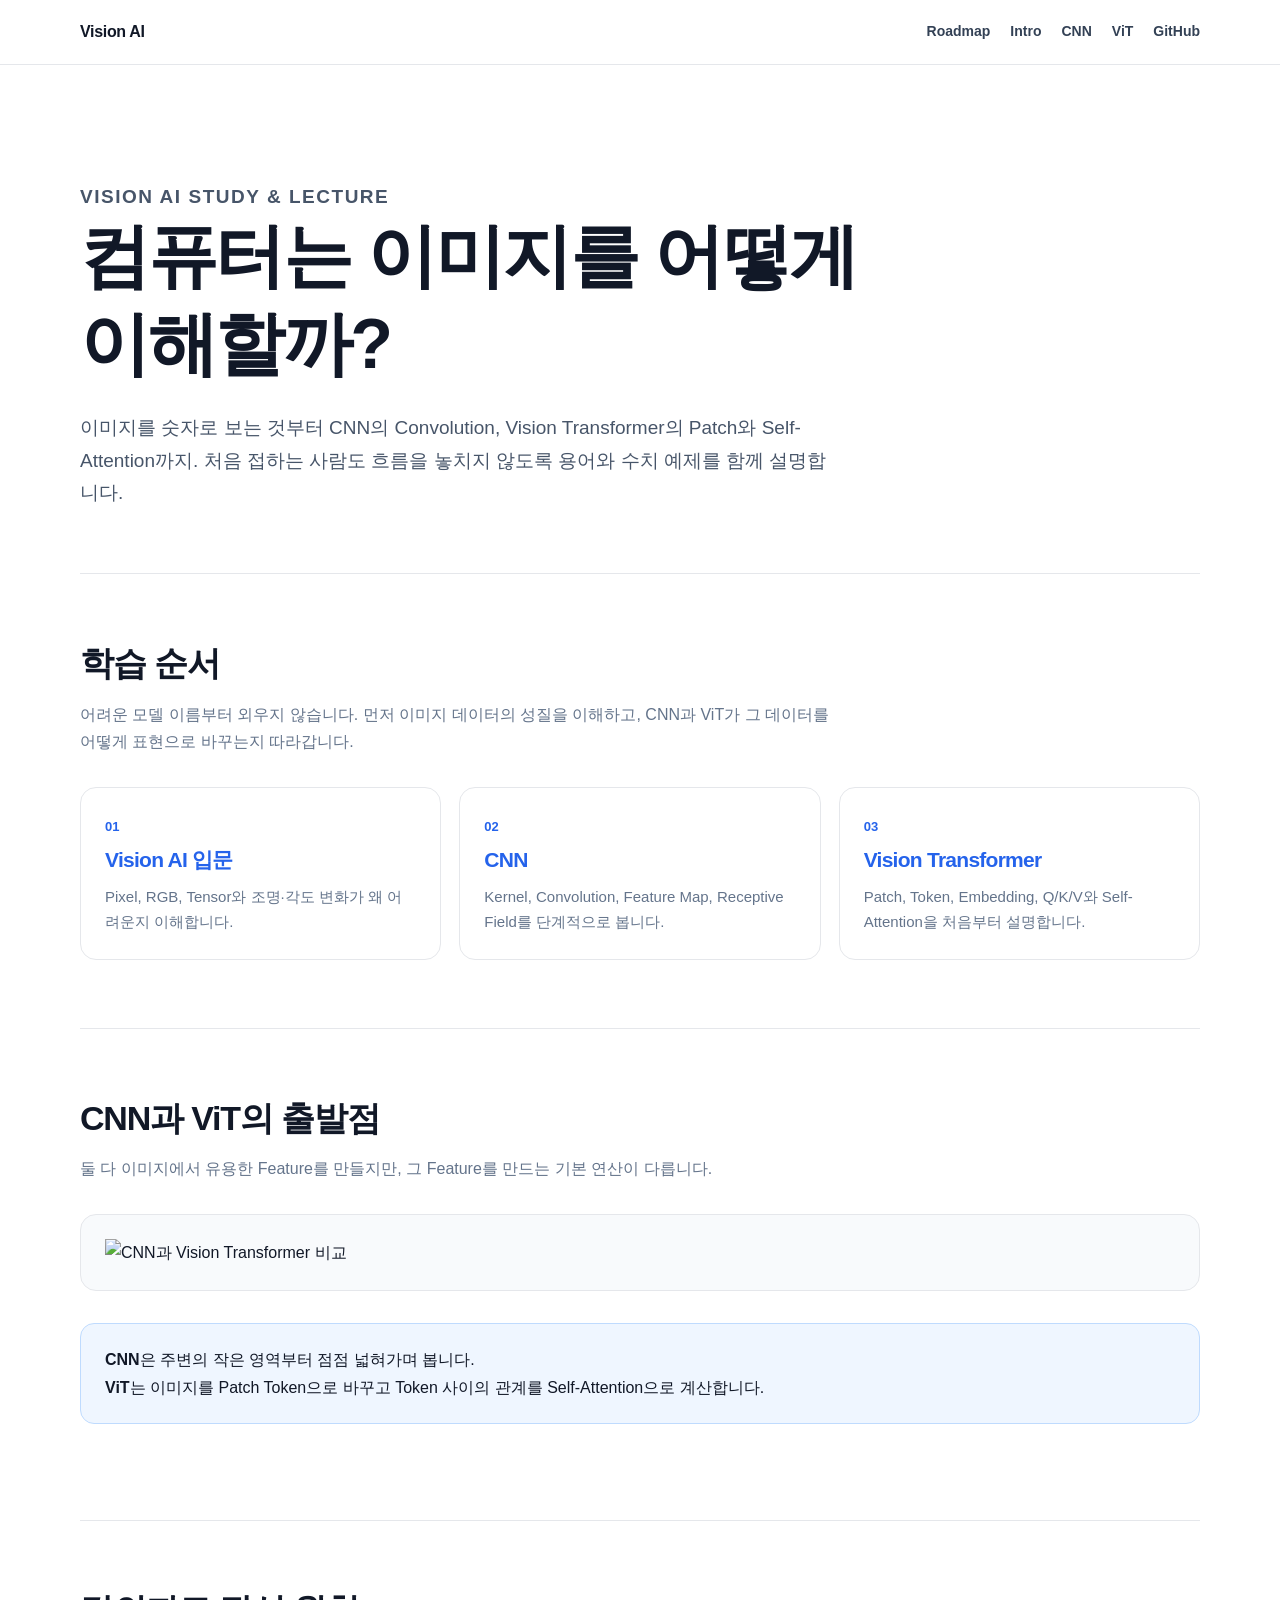
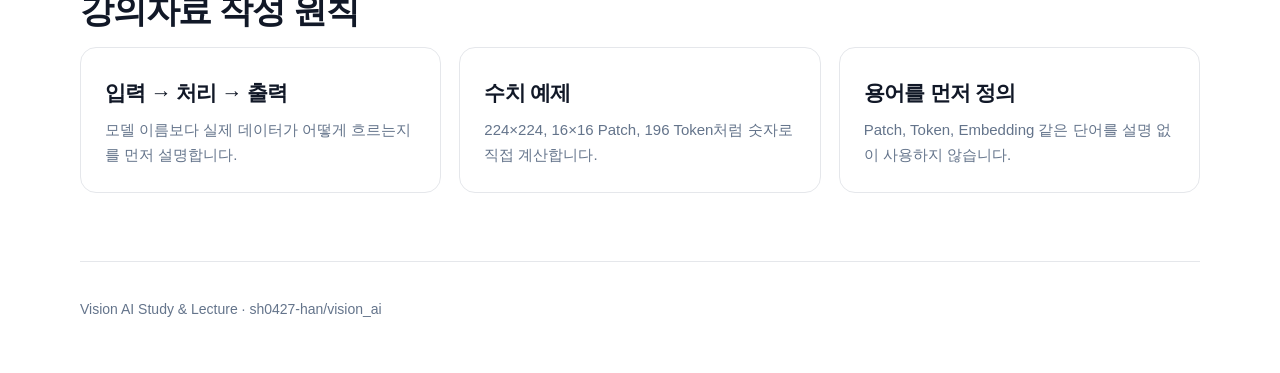
==== docs/index.html @ 64adf472 "web: add lecture site landing page" ====
<!doctype html>
<html lang="ko">
<head>
  <meta charset="utf-8">
  <meta name="viewport" content="width=device-width, initial-scale=1">
  <title>Vision AI Study & Lecture</title>
  <meta
    name="description"
    content="Vision AI를 처음부터 CNN, Vision Transformer까지 배우는 학습 및 강의 자료"
  >
  <link rel="stylesheet" href="style.css">
</head>
<body>
  <header class="site-header">
    <nav class="nav">
      <a class="brand" href="index.html">Vision AI</a>
      <div class="nav-links">
        <a href="#roadmap">Roadmap</a>
        <a href="intro.html">Intro</a>
        <a href="cnn.html">CNN</a>
        <a href="vit.html">ViT</a>
        <a href="https://github.com/sh0427-han/vision_ai">GitHub</a>
      </div>
    </nav>
  </header>

  <main>
    <section class="hero">
      <p class="eyebrow">Vision AI Study & Lecture</p>
      <h1>컴퓨터는 이미지를 어떻게 이해할까?</h1>
      <p>
        이미지를 숫자로 보는 것부터 CNN의 Convolution, Vision Transformer의
        Patch와 Self-Attention까지. 처음 접하는 사람도 흐름을 놓치지 않도록
        용어와 수치 예제를 함께 설명합니다.
      </p>
    </section>

    <section id="roadmap" class="section">
      <h2>학습 순서</h2>
      <p class="section-intro">
        어려운 모델 이름부터 외우지 않습니다. 먼저 이미지 데이터의 성질을
        이해하고, CNN과 ViT가 그 데이터를 어떻게 표현으로 바꾸는지 따라갑니다.
      </p>
      <div class="grid">
        <a class="card" href="intro.html">
          <span class="number">01</span>
          <h3>Vision AI 입문</h3>
          <p>Pixel, RGB, Tensor와 조명·각도 변화가 왜 어려운지 이해합니다.</p>
        </a>
        <a class="card" href="cnn.html">
          <span class="number">02</span>
          <h3>CNN</h3>
          <p>Kernel, Convolution, Feature Map, Receptive Field를 단계적으로 봅니다.</p>
        </a>
        <a class="card" href="vit.html">
          <span class="number">03</span>
          <h3>Vision Transformer</h3>
          <p>Patch, Token, Embedding, Q/K/V와 Self-Attention을 처음부터 설명합니다.</p>
        </a>
      </div>
    </section>

    <section class="section">
      <h2>CNN과 ViT의 출발점</h2>
      <p class="section-intro">
        둘 다 이미지에서 유용한 Feature를 만들지만, 그 Feature를 만드는 기본
        연산이 다릅니다.
      </p>
      <div class="figure">
        <img src="assets/cnn_vs_vit.svg" alt="CNN과 Vision Transformer 비교">
      </div>
      <div class="callout">
        <strong>CNN</strong>은 주변의 작은 영역부터 점점 넓혀가며 봅니다.
        <br>
        <strong>ViT</strong>는 이미지를 Patch Token으로 바꾸고 Token 사이의
        관계를 Self-Attention으로 계산합니다.
      </div>
    </section>

    <section class="section">
      <h2>강의자료 작성 원칙</h2>
      <div class="grid">
        <div class="card">
          <h3>입력 → 처리 → 출력</h3>
          <p>모델 이름보다 실제 데이터가 어떻게 흐르는지를 먼저 설명합니다.</p>
        </div>
        <div class="card">
          <h3>수치 예제</h3>
          <p>224×224, 16×16 Patch, 196 Token처럼 숫자로 직접 계산합니다.</p>
        </div>
        <div class="card">
          <h3>용어를 먼저 정의</h3>
          <p>Patch, Token, Embedding 같은 단어를 설명 없이 사용하지 않습니다.</p>
        </div>
      </div>
    </section>

    <footer class="footer">
      Vision AI Study & Lecture · sh0427-han/vision_ai
    </footer>
  </main>
</body>
</html>
---- docs/style.css ----
:root {
  color-scheme: light;
  --bg: #ffffff;
  --surface: #ffffff;
  --surface-soft: #f8fafc;
  --text: #111827;
  --muted: #64748b;
  --line: #e5e7eb;
  --accent: #2563eb;
  --accent-soft: #eff6ff;
  --max-width: 1120px;
}

* {
  box-sizing: border-box;
}

html {
  scroll-behavior: smooth;
}

body {
  margin: 0;
  background: var(--bg);
  color: var(--text);
  font-family:
    Inter, Pretendard, -apple-system, BlinkMacSystemFont, "Segoe UI",
    sans-serif;
  line-height: 1.7;
}

a {
  color: var(--accent);
  text-decoration: none;
}

a:hover {
  text-decoration: underline;
}

.site-header {
  position: sticky;
  top: 0;
  z-index: 20;
  background: rgba(255, 255, 255, 0.96);
  border-bottom: 1px solid var(--line);
  backdrop-filter: blur(10px);
}

.nav {
  width: min(var(--max-width), calc(100% - 40px));
  margin: 0 auto;
  min-height: 64px;
  display: flex;
  align-items: center;
  justify-content: space-between;
  gap: 24px;
}

.brand {
  font-weight: 800;
  color: var(--text);
  letter-spacing: -0.02em;
}

.nav-links {
  display: flex;
  gap: 20px;
  flex-wrap: wrap;
}

.nav-links a {
  color: #334155;
  font-size: 14px;
  font-weight: 600;
}

main {
  width: min(var(--max-width), calc(100% - 40px));
  margin: 0 auto;
}

.hero {
  padding: 92px 0 64px;
  border-bottom: 1px solid var(--line);
}

.eyebrow {
  margin: 0 0 14px;
  color: var(--accent);
  font-size: 14px;
  font-weight: 800;
  letter-spacing: 0.08em;
  text-transform: uppercase;
}

h1,
h2,
h3 {
  line-height: 1.25;
  letter-spacing: -0.035em;
}

h1 {
  max-width: 820px;
  margin: 0;
  font-size: clamp(42px, 6vw, 70px);
}

.hero p {
  max-width: 760px;
  margin: 24px 0 0;
  color: #475569;
  font-size: 19px;
}

.section {
  padding: 68px 0;
  border-bottom: 1px solid var(--line);
}

.section h2 {
  margin: 0 0 16px;
  font-size: 34px;
}

.section-intro {
  max-width: 760px;
  margin: 0 0 32px;
  color: var(--muted);
}

.grid {
  display: grid;
  grid-template-columns: repeat(3, minmax(0, 1fr));
  gap: 18px;
}

.card {
  padding: 24px;
  background: var(--surface);
  border: 1px solid var(--line);
  border-radius: 16px;
}

.card:hover {
  border-color: #cbd5e1;
}

.card .number {
  color: var(--accent);
  font-size: 13px;
  font-weight: 800;
}

.card h3 {
  margin: 8px 0 10px;
  font-size: 21px;
}

.card p {
  margin: 0;
  color: var(--muted);
  font-size: 15px;
}

.figure {
  margin: 32px 0;
  padding: 24px;
  background: var(--surface-soft);
  border: 1px solid var(--line);
  border-radius: 16px;
}

.figure img {
  width: 100%;
  height: auto;
  display: block;
}

.term {
  margin: 18px 0;
  padding: 18px 20px;
  border-left: 3px solid var(--accent);
  background: var(--accent-soft);
}

.term strong {
  display: block;
  margin-bottom: 4px;
}

.flow {
  overflow-x: auto;
  margin: 24px 0;
  padding: 22px;
  background: #f8fafc;
  border: 1px solid var(--line);
  border-radius: 14px;
  font-family: "SFMono-Regular", Consolas, monospace;
  white-space: pre;
  line-height: 1.55;
}

table {
  width: 100%;
  border-collapse: collapse;
  margin: 26px 0;
  font-size: 15px;
}

th,
td {
  padding: 13px 14px;
  border-bottom: 1px solid var(--line);
  text-align: left;
  vertical-align: top;
}

th {
  background: #f8fafc;
}

.callout {
  margin: 28px 0;
  padding: 22px 24px;
  border: 1px solid #bfdbfe;
  border-radius: 14px;
  background: #eff6ff;
}

.footer {
  padding: 36px 0 52px;
  color: var(--muted);
  font-size: 14px;
}

.article {
  width: min(860px, 100%);
  padding: 68px 0;
}

.article h1 {
  font-size: clamp(38px, 5vw, 58px);
}

.article h2 {
  margin-top: 54px;
  font-size: 30px;
}

.article h3 {
  margin-top: 34px;
  font-size: 22px;
}

.article p,
.article li {
  font-size: 17px;
}

.article code {
  padding: 2px 6px;
  background: #f1f5f9;
  border-radius: 5px;
}

@media (max-width: 820px) {
  .grid {
    grid-template-columns: 1fr;
  }

  .nav {
    align-items: flex-start;
    flex-direction: column;
    padding: 14px 0;
  }

  .hero {
    padding-top: 56px;
  }
}
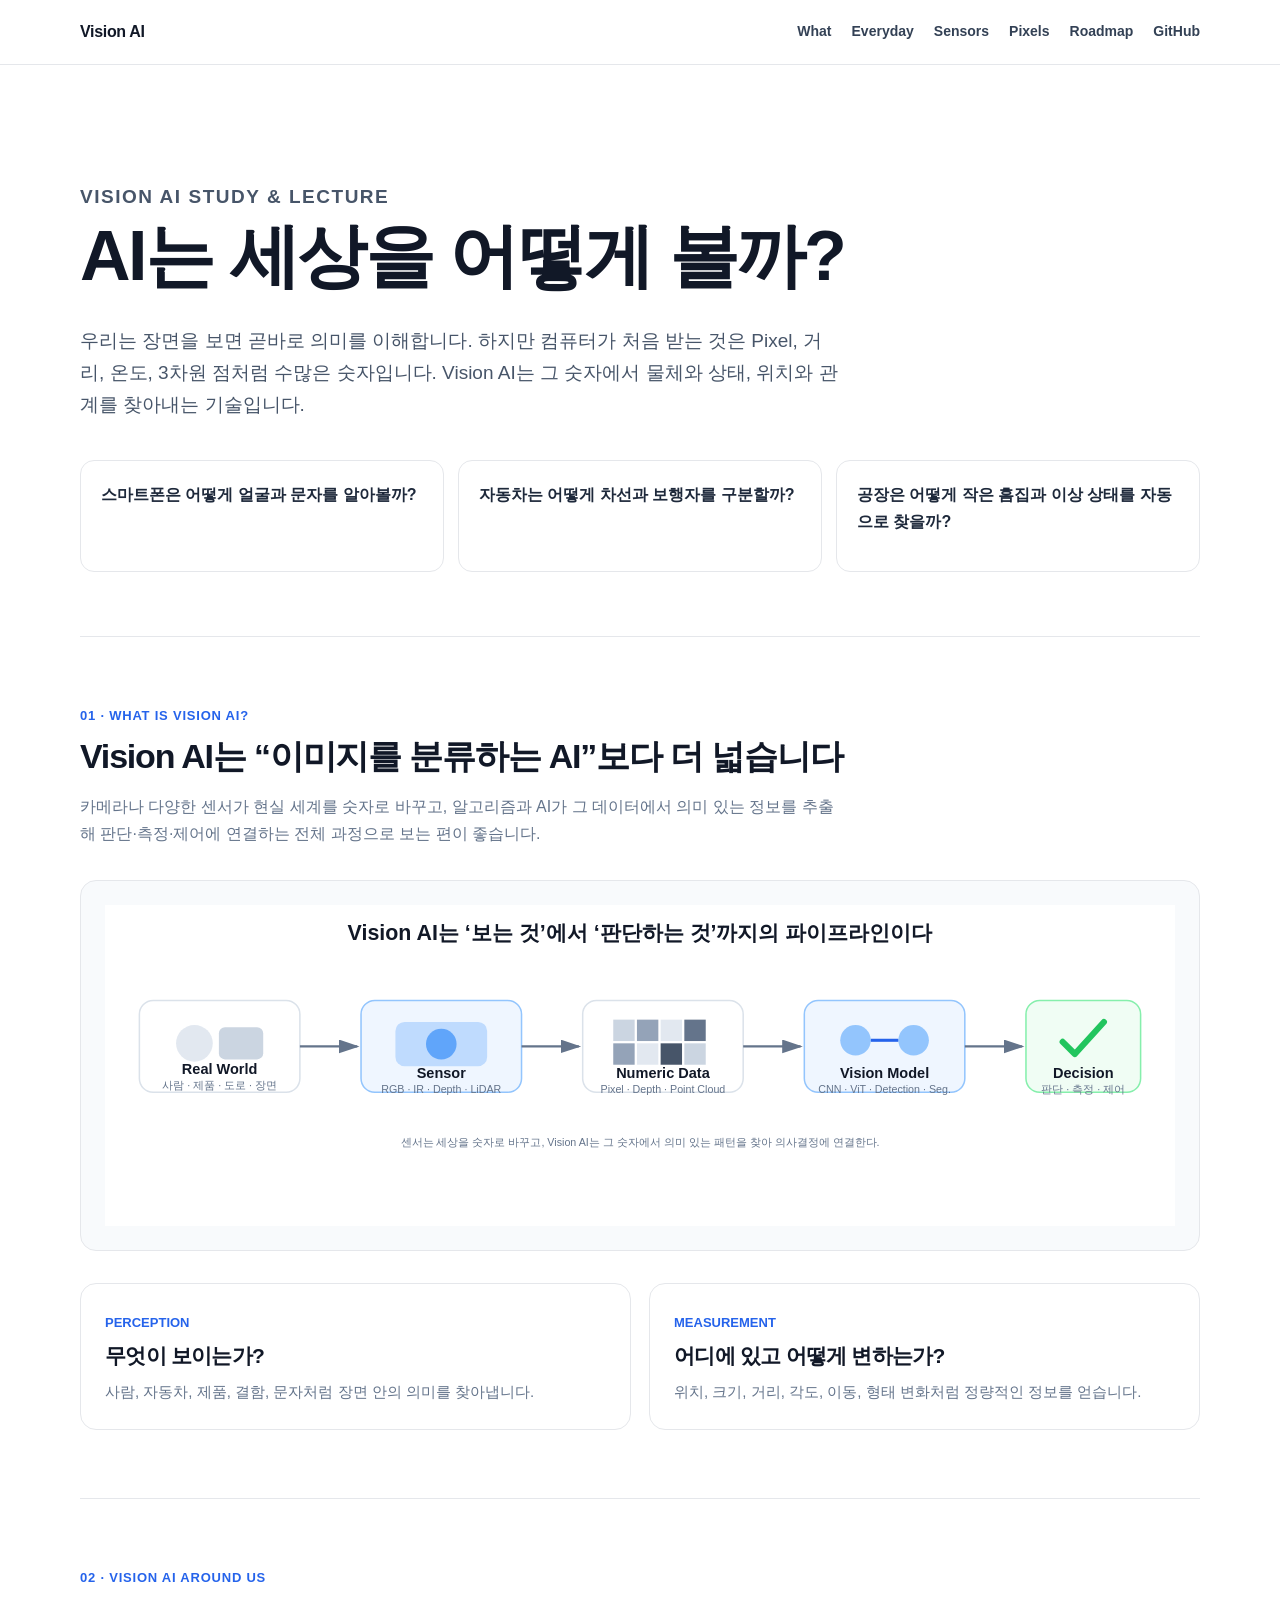
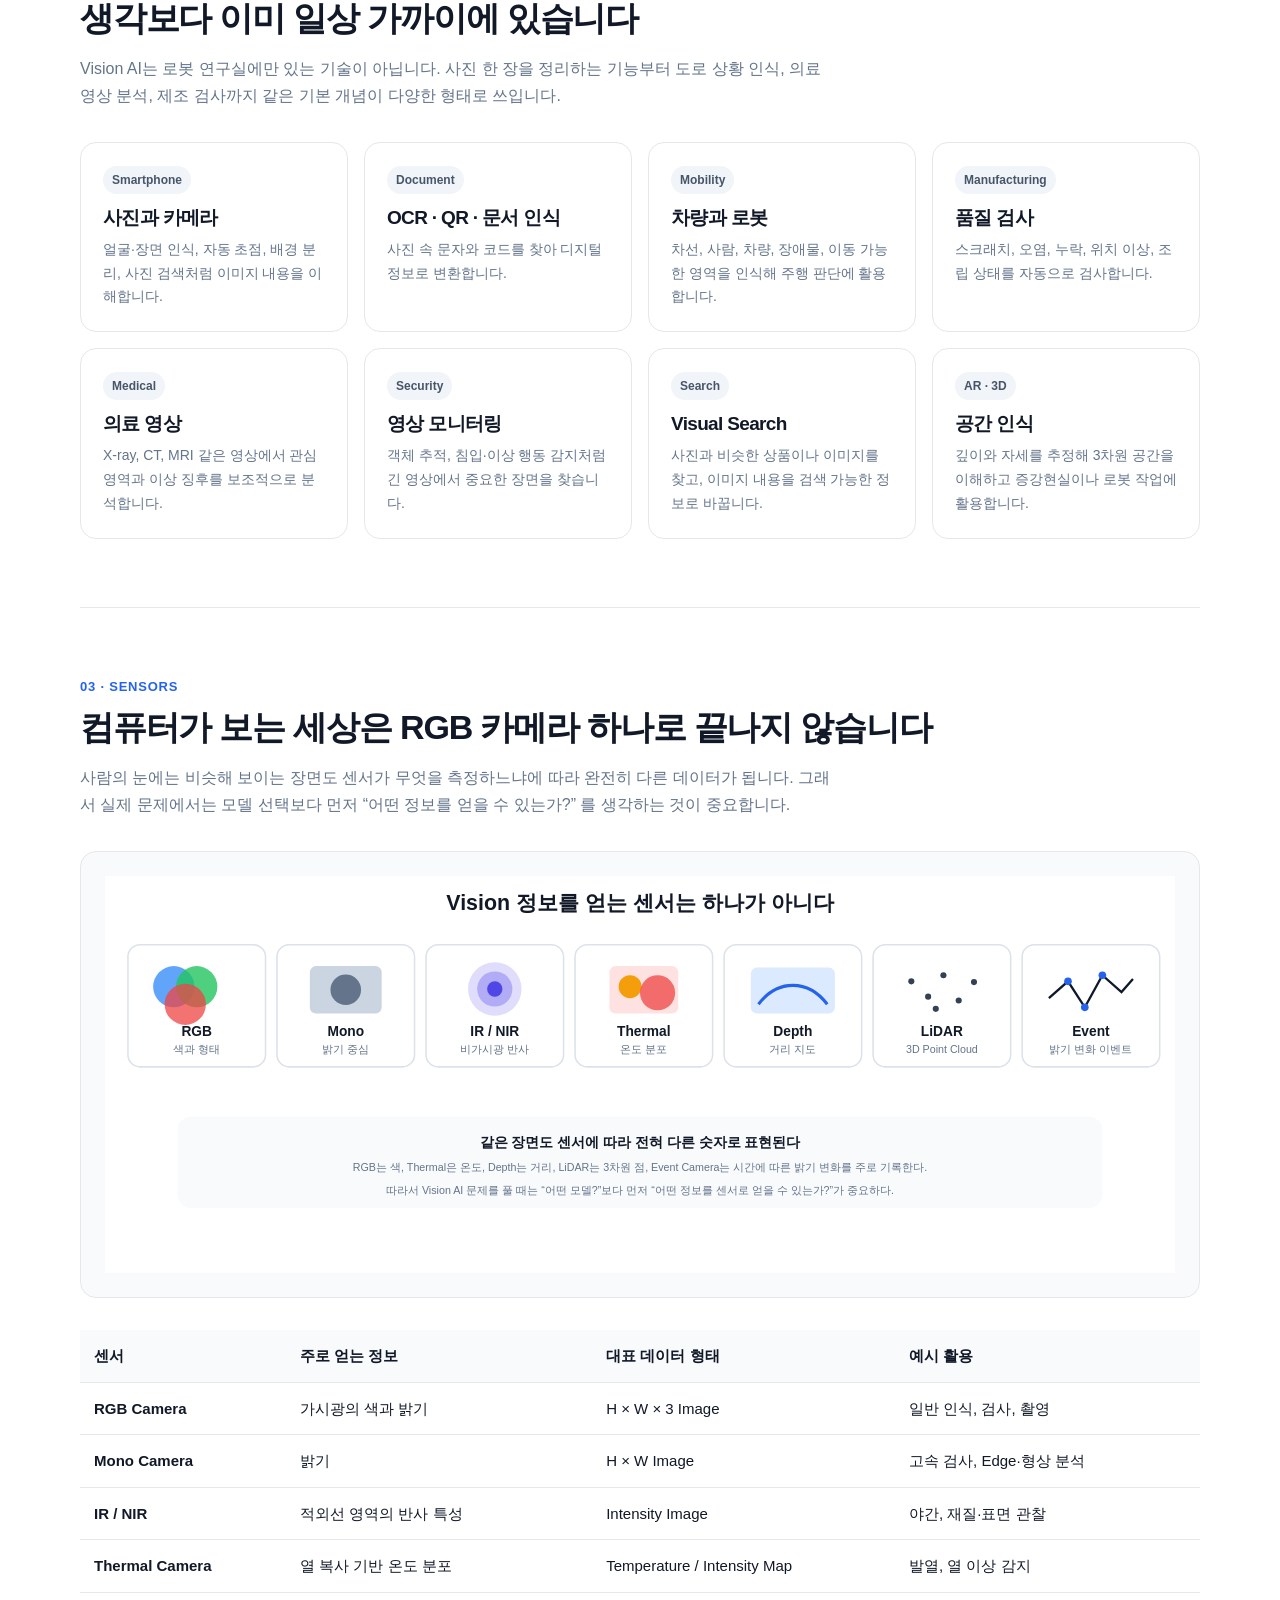
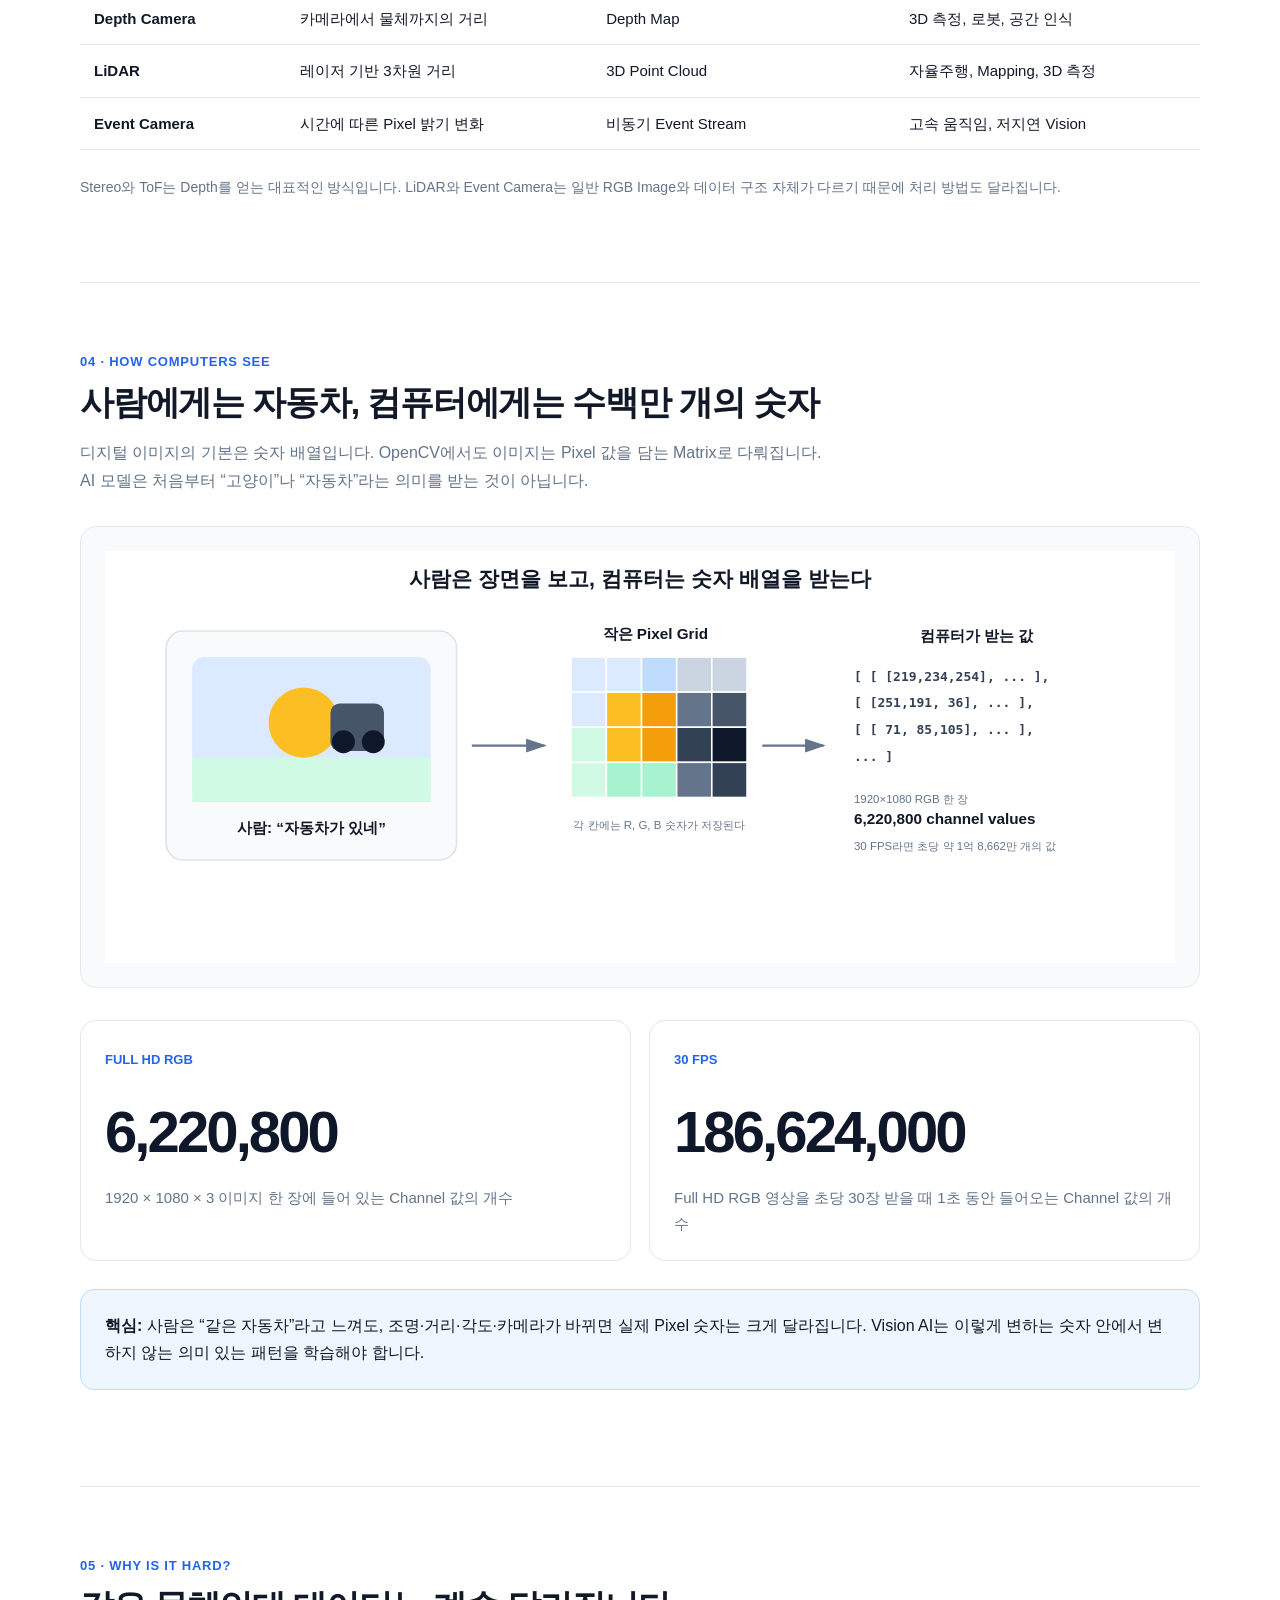
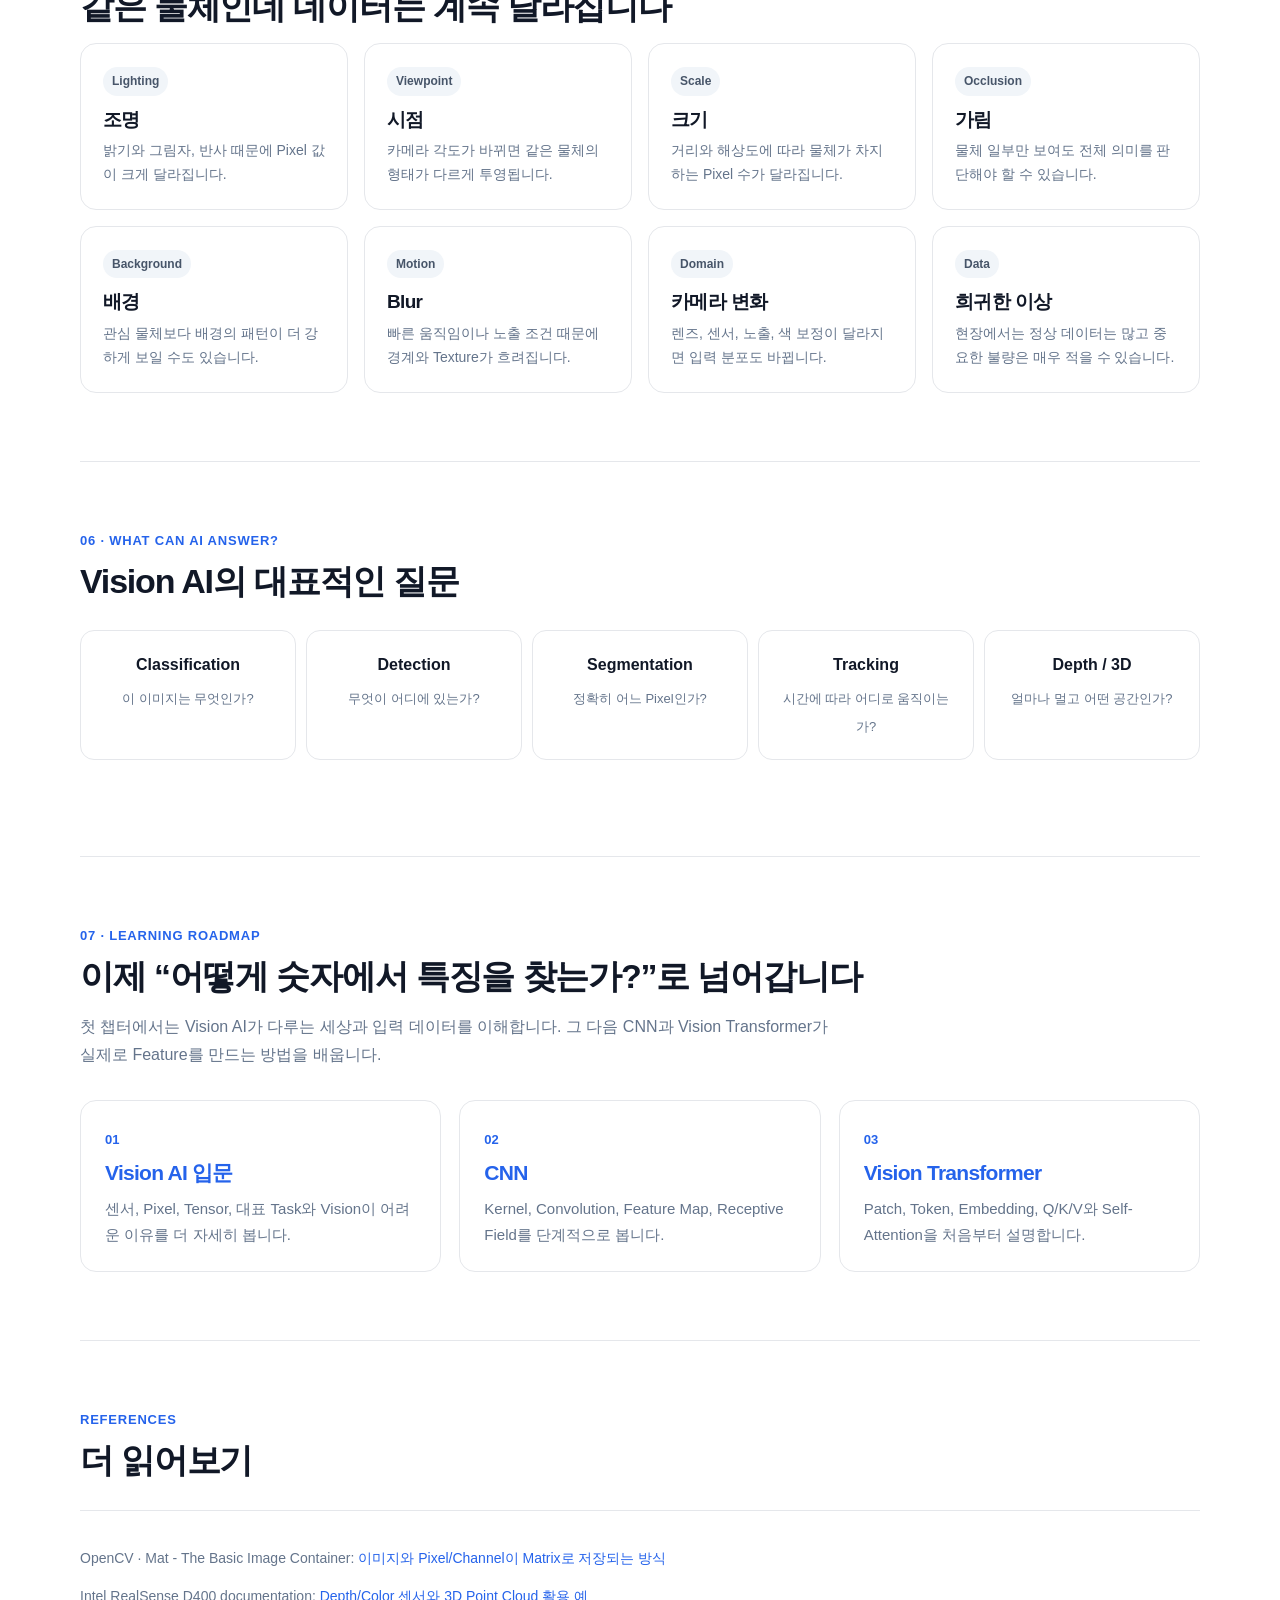
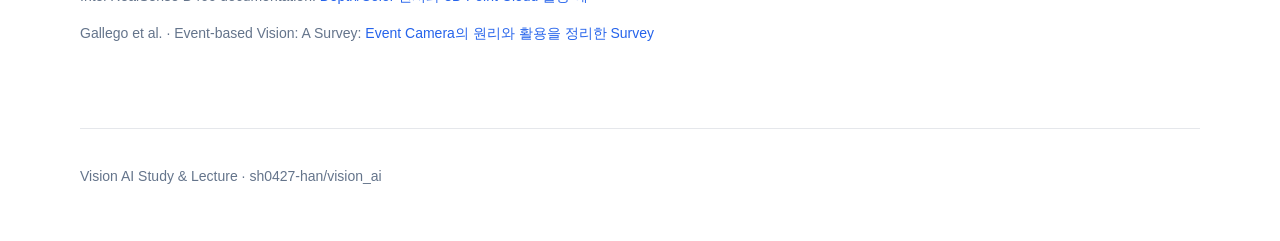
==== commit 4d75ac24: "web: expand homepage with engaging Vision AI introduction" ====
--- a/docs/index.html
+++ b/docs/index.html
@@ -6,7 +6,7 @@
   <title>Vision AI Study & Lecture</title>
   <meta
     name="description"
-    content="Vision AI를 처음부터 CNN, Vision Transformer까지 배우는 학습 및 강의 자료"
+    content="Vision AI가 무엇인지부터 센서, Pixel, CNN, Vision Transformer까지 배우는 학습 및 강의 자료"
   >
   <link rel="stylesheet" href="style.css">
 </head>
@@ -15,10 +15,11 @@
     <nav class="nav">
       <a class="brand" href="index.html">Vision AI</a>
       <div class="nav-links">
+        <a href="#what">What</a>
+        <a href="#daily">Everyday</a>
+        <a href="#sensors">Sensors</a>
+        <a href="#numbers">Pixels</a>
         <a href="#roadmap">Roadmap</a>
-        <a href="intro.html">Intro</a>
-        <a href="cnn.html">CNN</a>
-        <a href="vit.html">ViT</a>
         <a href="https://github.com/sh0427-han/vision_ai">GitHub</a>
       </div>
     </nav>
@@ -27,25 +28,249 @@
   <main>
     <section class="hero">
       <p class="eyebrow">Vision AI Study & Lecture</p>
-      <h1>컴퓨터는 이미지를 어떻게 이해할까?</h1>
+      <h1>AI는 세상을 어떻게 볼까?</h1>
       <p>
-        이미지를 숫자로 보는 것부터 CNN의 Convolution, Vision Transformer의
-        Patch와 Self-Attention까지. 처음 접하는 사람도 흐름을 놓치지 않도록
-        용어와 수치 예제를 함께 설명합니다.
-      </p>
+        우리는 장면을 보면 곧바로 의미를 이해합니다. 하지만 컴퓨터가 처음 받는 것은
+        Pixel, 거리, 온도, 3차원 점처럼 수많은 숫자입니다. Vision AI는 그 숫자에서
+        물체와 상태, 위치와 관계를 찾아내는 기술입니다.
+      </p>
+
+      <div class="hero-questions">
+        <div class="question">스마트폰은 어떻게 얼굴과 문자를 알아볼까?</div>
+        <div class="question">자동차는 어떻게 차선과 보행자를 구분할까?</div>
+        <div class="question">공장은 어떻게 작은 흠집과 이상 상태를 자동으로 찾을까?</div>
+      </div>
+    </section>
+
+    <section id="what" class="section">
+      <p class="section-kicker">01 · What is Vision AI?</p>
+      <h2>Vision AI는 “이미지를 분류하는 AI”보다 더 넓습니다</h2>
+      <p class="section-intro">
+        카메라나 다양한 센서가 현실 세계를 숫자로 바꾸고, 알고리즘과 AI가 그 데이터에서
+        의미 있는 정보를 추출해 판단·측정·제어에 연결하는 전체 과정으로 보는 편이 좋습니다.
+      </p>
+
+      <div class="figure">
+        <img
+          src="assets/vision_ai_pipeline.svg"
+          alt="현실 세계에서 센서, 숫자 데이터, Vision Model, 의사결정으로 이어지는 흐름"
+        >
+      </div>
+
+      <div class="grid-2">
+        <div class="card">
+          <span class="number">PERCEPTION</span>
+          <h3>무엇이 보이는가?</h3>
+          <p>사람, 자동차, 제품, 결함, 문자처럼 장면 안의 의미를 찾아냅니다.</p>
+        </div>
+        <div class="card">
+          <span class="number">MEASUREMENT</span>
+          <h3>어디에 있고 어떻게 변하는가?</h3>
+          <p>위치, 크기, 거리, 각도, 이동, 형태 변화처럼 정량적인 정보를 얻습니다.</p>
+        </div>
+      </div>
+    </section>
+
+    <section id="daily" class="section">
+      <p class="section-kicker">02 · Vision AI Around Us</p>
+      <h2>생각보다 이미 일상 가까이에 있습니다</h2>
+      <p class="section-intro">
+        Vision AI는 로봇 연구실에만 있는 기술이 아닙니다. 사진 한 장을 정리하는 기능부터
+        도로 상황 인식, 의료 영상 분석, 제조 검사까지 같은 기본 개념이 다양한 형태로 쓰입니다.
+      </p>
+
+      <div class="grid-4">
+        <div class="use-card">
+          <span class="tag">Smartphone</span>
+          <h3>사진과 카메라</h3>
+          <p>얼굴·장면 인식, 자동 초점, 배경 분리, 사진 검색처럼 이미지 내용을 이해합니다.</p>
+        </div>
+        <div class="use-card">
+          <span class="tag">Document</span>
+          <h3>OCR · QR · 문서 인식</h3>
+          <p>사진 속 문자와 코드를 찾아 디지털 정보로 변환합니다.</p>
+        </div>
+        <div class="use-card">
+          <span class="tag">Mobility</span>
+          <h3>차량과 로봇</h3>
+          <p>차선, 사람, 차량, 장애물, 이동 가능한 영역을 인식해 주행 판단에 활용합니다.</p>
+        </div>
+        <div class="use-card">
+          <span class="tag">Manufacturing</span>
+          <h3>품질 검사</h3>
+          <p>스크래치, 오염, 누락, 위치 이상, 조립 상태를 자동으로 검사합니다.</p>
+        </div>
+        <div class="use-card">
+          <span class="tag">Medical</span>
+          <h3>의료 영상</h3>
+          <p>X-ray, CT, MRI 같은 영상에서 관심 영역과 이상 징후를 보조적으로 분석합니다.</p>
+        </div>
+        <div class="use-card">
+          <span class="tag">Security</span>
+          <h3>영상 모니터링</h3>
+          <p>객체 추적, 침입·이상 행동 감지처럼 긴 영상에서 중요한 장면을 찾습니다.</p>
+        </div>
+        <div class="use-card">
+          <span class="tag">Search</span>
+          <h3>Visual Search</h3>
+          <p>사진과 비슷한 상품이나 이미지를 찾고, 이미지 내용을 검색 가능한 정보로 바꿉니다.</p>
+        </div>
+        <div class="use-card">
+          <span class="tag">AR · 3D</span>
+          <h3>공간 인식</h3>
+          <p>깊이와 자세를 추정해 3차원 공간을 이해하고 증강현실이나 로봇 작업에 활용합니다.</p>
+        </div>
+      </div>
+    </section>
+
+    <section id="sensors" class="section">
+      <p class="section-kicker">03 · Sensors</p>
+      <h2>컴퓨터가 보는 세상은 RGB 카메라 하나로 끝나지 않습니다</h2>
+      <p class="section-intro">
+        사람의 눈에는 비슷해 보이는 장면도 센서가 무엇을 측정하느냐에 따라 완전히 다른
+        데이터가 됩니다. 그래서 실제 문제에서는 모델 선택보다 먼저 “어떤 정보를 얻을 수 있는가?”
+        를 생각하는 것이 중요합니다.
+      </p>
+
+      <div class="figure">
+        <img src="assets/sensor_overview.svg" alt="RGB, Mono, IR, Thermal, Depth, LiDAR, Event sensor 비교">
+      </div>
+
+      <table class="sensor-table">
+        <thead>
+          <tr>
+            <th>센서</th>
+            <th>주로 얻는 정보</th>
+            <th>대표 데이터 형태</th>
+            <th>예시 활용</th>
+          </tr>
+        </thead>
+        <tbody>
+          <tr>
+            <td>RGB Camera</td>
+            <td>가시광의 색과 밝기</td>
+            <td>H × W × 3 Image</td>
+            <td>일반 인식, 검사, 촬영</td>
+          </tr>
+          <tr>
+            <td>Mono Camera</td>
+            <td>밝기</td>
+            <td>H × W Image</td>
+            <td>고속 검사, Edge·형상 분석</td>
+          </tr>
+          <tr>
+            <td>IR / NIR</td>
+            <td>적외선 영역의 반사 특성</td>
+            <td>Intensity Image</td>
+            <td>야간, 재질·표면 관찰</td>
+          </tr>
+          <tr>
+            <td>Thermal Camera</td>
+            <td>열 복사 기반 온도 분포</td>
+            <td>Temperature / Intensity Map</td>
+            <td>발열, 열 이상 감지</td>
+          </tr>
+          <tr>
+            <td>Depth Camera</td>
+            <td>카메라에서 물체까지의 거리</td>
+            <td>Depth Map</td>
+            <td>3D 측정, 로봇, 공간 인식</td>
+          </tr>
+          <tr>
+            <td>LiDAR</td>
+            <td>레이저 기반 3차원 거리</td>
+            <td>3D Point Cloud</td>
+            <td>자율주행, Mapping, 3D 측정</td>
+          </tr>
+          <tr>
+            <td>Event Camera</td>
+            <td>시간에 따른 Pixel 밝기 변화</td>
+            <td>비동기 Event Stream</td>
+            <td>고속 움직임, 저지연 Vision</td>
+          </tr>
+        </tbody>
+      </table>
+
+      <p class="note">
+        Stereo와 ToF는 Depth를 얻는 대표적인 방식입니다. LiDAR와 Event Camera는 일반 RGB Image와
+        데이터 구조 자체가 다르기 때문에 처리 방법도 달라집니다.
+      </p>
+    </section>
+
+    <section id="numbers" class="section">
+      <p class="section-kicker">04 · How Computers See</p>
+      <h2>사람에게는 자동차, 컴퓨터에게는 수백만 개의 숫자</h2>
+      <p class="section-intro">
+        디지털 이미지의 기본은 숫자 배열입니다. OpenCV에서도 이미지는 Pixel 값을 담는 Matrix로
+        다뤄집니다. AI 모델은 처음부터 “고양이”나 “자동차”라는 의미를 받는 것이 아닙니다.
+      </p>
+
+      <div class="figure">
+        <img src="assets/image_as_numbers.svg" alt="사람이 보는 이미지와 컴퓨터가 받는 Pixel 숫자 배열 비교">
+      </div>
+
+      <div class="grid-2">
+        <div class="card">
+          <span class="number">FULL HD RGB</span>
+          <div class="big-number">6,220,800</div>
+          <p>1920 × 1080 × 3 이미지 한 장에 들어 있는 Channel 값의 개수</p>
+        </div>
+        <div class="card">
+          <span class="number">30 FPS</span>
+          <div class="big-number">186,624,000</div>
+          <p>Full HD RGB 영상을 초당 30장 받을 때 1초 동안 들어오는 Channel 값의 개수</p>
+        </div>
+      </div>
+
+      <div class="callout">
+        <strong>핵심:</strong> 사람은 “같은 자동차”라고 느껴도, 조명·거리·각도·카메라가 바뀌면
+        실제 Pixel 숫자는 크게 달라집니다. Vision AI는 이렇게 변하는 숫자 안에서 변하지 않는
+        의미 있는 패턴을 학습해야 합니다.
+      </div>
+    </section>
+
+    <section class="section">
+      <p class="section-kicker">05 · Why Is It Hard?</p>
+      <h2>같은 물체인데 데이터는 계속 달라집니다</h2>
+
+      <div class="grid-4">
+        <div class="use-card"><span class="tag">Lighting</span><h3>조명</h3><p>밝기와 그림자, 반사 때문에 Pixel 값이 크게 달라집니다.</p></div>
+        <div class="use-card"><span class="tag">Viewpoint</span><h3>시점</h3><p>카메라 각도가 바뀌면 같은 물체의 형태가 다르게 투영됩니다.</p></div>
+        <div class="use-card"><span class="tag">Scale</span><h3>크기</h3><p>거리와 해상도에 따라 물체가 차지하는 Pixel 수가 달라집니다.</p></div>
+        <div class="use-card"><span class="tag">Occlusion</span><h3>가림</h3><p>물체 일부만 보여도 전체 의미를 판단해야 할 수 있습니다.</p></div>
+        <div class="use-card"><span class="tag">Background</span><h3>배경</h3><p>관심 물체보다 배경의 패턴이 더 강하게 보일 수도 있습니다.</p></div>
+        <div class="use-card"><span class="tag">Motion</span><h3>Blur</h3><p>빠른 움직임이나 노출 조건 때문에 경계와 Texture가 흐려집니다.</p></div>
+        <div class="use-card"><span class="tag">Domain</span><h3>카메라 변화</h3><p>렌즈, 센서, 노출, 색 보정이 달라지면 입력 분포도 바뀝니다.</p></div>
+        <div class="use-card"><span class="tag">Data</span><h3>희귀한 이상</h3><p>현장에서는 정상 데이터는 많고 중요한 불량은 매우 적을 수 있습니다.</p></div>
+      </div>
+    </section>
+
+    <section class="section">
+      <p class="section-kicker">06 · What Can AI Answer?</p>
+      <h2>Vision AI의 대표적인 질문</h2>
+
+      <div class="steps">
+        <div class="step"><strong>Classification</strong><span>이 이미지는 무엇인가?</span></div>
+        <div class="step"><strong>Detection</strong><span>무엇이 어디에 있는가?</span></div>
+        <div class="step"><strong>Segmentation</strong><span>정확히 어느 Pixel인가?</span></div>
+        <div class="step"><strong>Tracking</strong><span>시간에 따라 어디로 움직이는가?</span></div>
+        <div class="step"><strong>Depth / 3D</strong><span>얼마나 멀고 어떤 공간인가?</span></div>
+      </div>
     </section>
 
     <section id="roadmap" class="section">
-      <h2>학습 순서</h2>
-      <p class="section-intro">
-        어려운 모델 이름부터 외우지 않습니다. 먼저 이미지 데이터의 성질을
-        이해하고, CNN과 ViT가 그 데이터를 어떻게 표현으로 바꾸는지 따라갑니다.
-      </p>
+      <p class="section-kicker">07 · Learning Roadmap</p>
+      <h2>이제 “어떻게 숫자에서 특징을 찾는가?”로 넘어갑니다</h2>
+      <p class="section-intro">
+        첫 챕터에서는 Vision AI가 다루는 세상과 입력 데이터를 이해합니다.
+        그 다음 CNN과 Vision Transformer가 실제로 Feature를 만드는 방법을 배웁니다.
+      </p>
+
       <div class="grid">
         <a class="card" href="intro.html">
           <span class="number">01</span>
           <h3>Vision AI 입문</h3>
-          <p>Pixel, RGB, Tensor와 조명·각도 변화가 왜 어려운지 이해합니다.</p>
+          <p>센서, Pixel, Tensor, 대표 Task와 Vision이 어려운 이유를 더 자세히 봅니다.</p>
         </a>
         <a class="card" href="cnn.html">
           <span class="number">02</span>
@@ -61,37 +286,27 @@
     </section>
 
     <section class="section">
-      <h2>CNN과 ViT의 출발점</h2>
-      <p class="section-intro">
-        둘 다 이미지에서 유용한 Feature를 만들지만, 그 Feature를 만드는 기본
-        연산이 다릅니다.
-      </p>
-      <div class="figure">
-        <img src="assets/cnn_vs_vit.svg" alt="CNN과 Vision Transformer 비교">
-      </div>
-      <div class="callout">
-        <strong>CNN</strong>은 주변의 작은 영역부터 점점 넓혀가며 봅니다.
-        <br>
-        <strong>ViT</strong>는 이미지를 Patch Token으로 바꾸고 Token 사이의
-        관계를 Self-Attention으로 계산합니다.
-      </div>
-    </section>
-
-    <section class="section">
-      <h2>강의자료 작성 원칙</h2>
-      <div class="grid">
-        <div class="card">
-          <h3>입력 → 처리 → 출력</h3>
-          <p>모델 이름보다 실제 데이터가 어떻게 흐르는지를 먼저 설명합니다.</p>
-        </div>
-        <div class="card">
-          <h3>수치 예제</h3>
-          <p>224×224, 16×16 Patch, 196 Token처럼 숫자로 직접 계산합니다.</p>
-        </div>
-        <div class="card">
-          <h3>용어를 먼저 정의</h3>
-          <p>Patch, Token, Embedding 같은 단어를 설명 없이 사용하지 않습니다.</p>
-        </div>
+      <p class="section-kicker">References</p>
+      <h2>더 읽어보기</h2>
+      <div class="references">
+        <p>
+          OpenCV · Mat - The Basic Image Container:
+          <a href="https://docs.opencv.org/4.10.0/d6/d6d/tutorial_mat_the_basic_image_container.html">
+            이미지와 Pixel/Channel이 Matrix로 저장되는 방식
+          </a>
+        </p>
+        <p>
+          Intel RealSense D400 documentation:
+          <a href="https://dev.intelrealsense.com/docs/multiple-depth-cameras-configuration%C2%A0">
+            Depth/Color 센서와 3D Point Cloud 활용 예
+          </a>
+        </p>
+        <p>
+          Gallego et al. · Event-based Vision: A Survey:
+          <a href="https://arxiv.org/abs/1904.08405">
+            Event Camera의 원리와 활용을 정리한 Survey
+          </a>
+        </p>
       </div>
     </section>
 
--- a/docs/style.css
+++ b/docs/style.css
@@ -280,3 +280,149 @@
     padding-top: 56px;
   }
 }
+
+
+.hero-questions {
+  display: grid;
+  grid-template-columns: repeat(3, minmax(0, 1fr));
+  gap: 14px;
+  margin-top: 38px;
+}
+
+.question {
+  min-height: 112px;
+  padding: 20px;
+  border: 1px solid var(--line);
+  border-radius: 14px;
+  background: #ffffff;
+  color: #1e293b;
+  font-size: 16px;
+  font-weight: 700;
+}
+
+.section-kicker {
+  margin: 0 0 8px;
+  color: var(--accent);
+  font-size: 13px;
+  font-weight: 800;
+  letter-spacing: 0.06em;
+  text-transform: uppercase;
+}
+
+.grid-2 {
+  display: grid;
+  grid-template-columns: repeat(2, minmax(0, 1fr));
+  gap: 18px;
+}
+
+.grid-4 {
+  display: grid;
+  grid-template-columns: repeat(4, minmax(0, 1fr));
+  gap: 16px;
+}
+
+.use-card {
+  padding: 22px;
+  border: 1px solid var(--line);
+  border-radius: 16px;
+  background: #ffffff;
+}
+
+.use-card .tag {
+  display: inline-block;
+  margin-bottom: 12px;
+  padding: 4px 9px;
+  border-radius: 999px;
+  background: #f1f5f9;
+  color: #475569;
+  font-size: 12px;
+  font-weight: 700;
+}
+
+.use-card h3 {
+  margin: 0 0 8px;
+  font-size: 19px;
+}
+
+.use-card p {
+  margin: 0;
+  color: var(--muted);
+  font-size: 14px;
+}
+
+.big-number {
+  margin: 10px 0 4px;
+  color: #0f172a;
+  font-size: clamp(34px, 5vw, 58px);
+  font-weight: 800;
+  letter-spacing: -0.05em;
+}
+
+.metric-note {
+  color: var(--muted);
+  font-size: 14px;
+}
+
+.sensor-table td:first-child {
+  min-width: 130px;
+  font-weight: 700;
+}
+
+.steps {
+  display: grid;
+  grid-template-columns: repeat(5, minmax(0, 1fr));
+  gap: 10px;
+  margin: 28px 0;
+}
+
+.step {
+  position: relative;
+  padding: 20px 16px;
+  border: 1px solid var(--line);
+  border-radius: 14px;
+  background: #ffffff;
+  text-align: center;
+}
+
+.step strong {
+  display: block;
+  margin-bottom: 6px;
+}
+
+.step span {
+  color: var(--muted);
+  font-size: 13px;
+}
+
+.note {
+  color: var(--muted);
+  font-size: 14px;
+}
+
+.references {
+  margin-top: 28px;
+  padding-top: 22px;
+  border-top: 1px solid var(--line);
+  color: var(--muted);
+  font-size: 14px;
+}
+
+@media (max-width: 900px) {
+  .hero-questions,
+  .grid-4,
+  .steps {
+    grid-template-columns: 1fr 1fr;
+  }
+
+  .grid-2 {
+    grid-template-columns: 1fr;
+  }
+}
+
+@media (max-width: 620px) {
+  .hero-questions,
+  .grid-4,
+  .steps {
+    grid-template-columns: 1fr;
+  }
+}
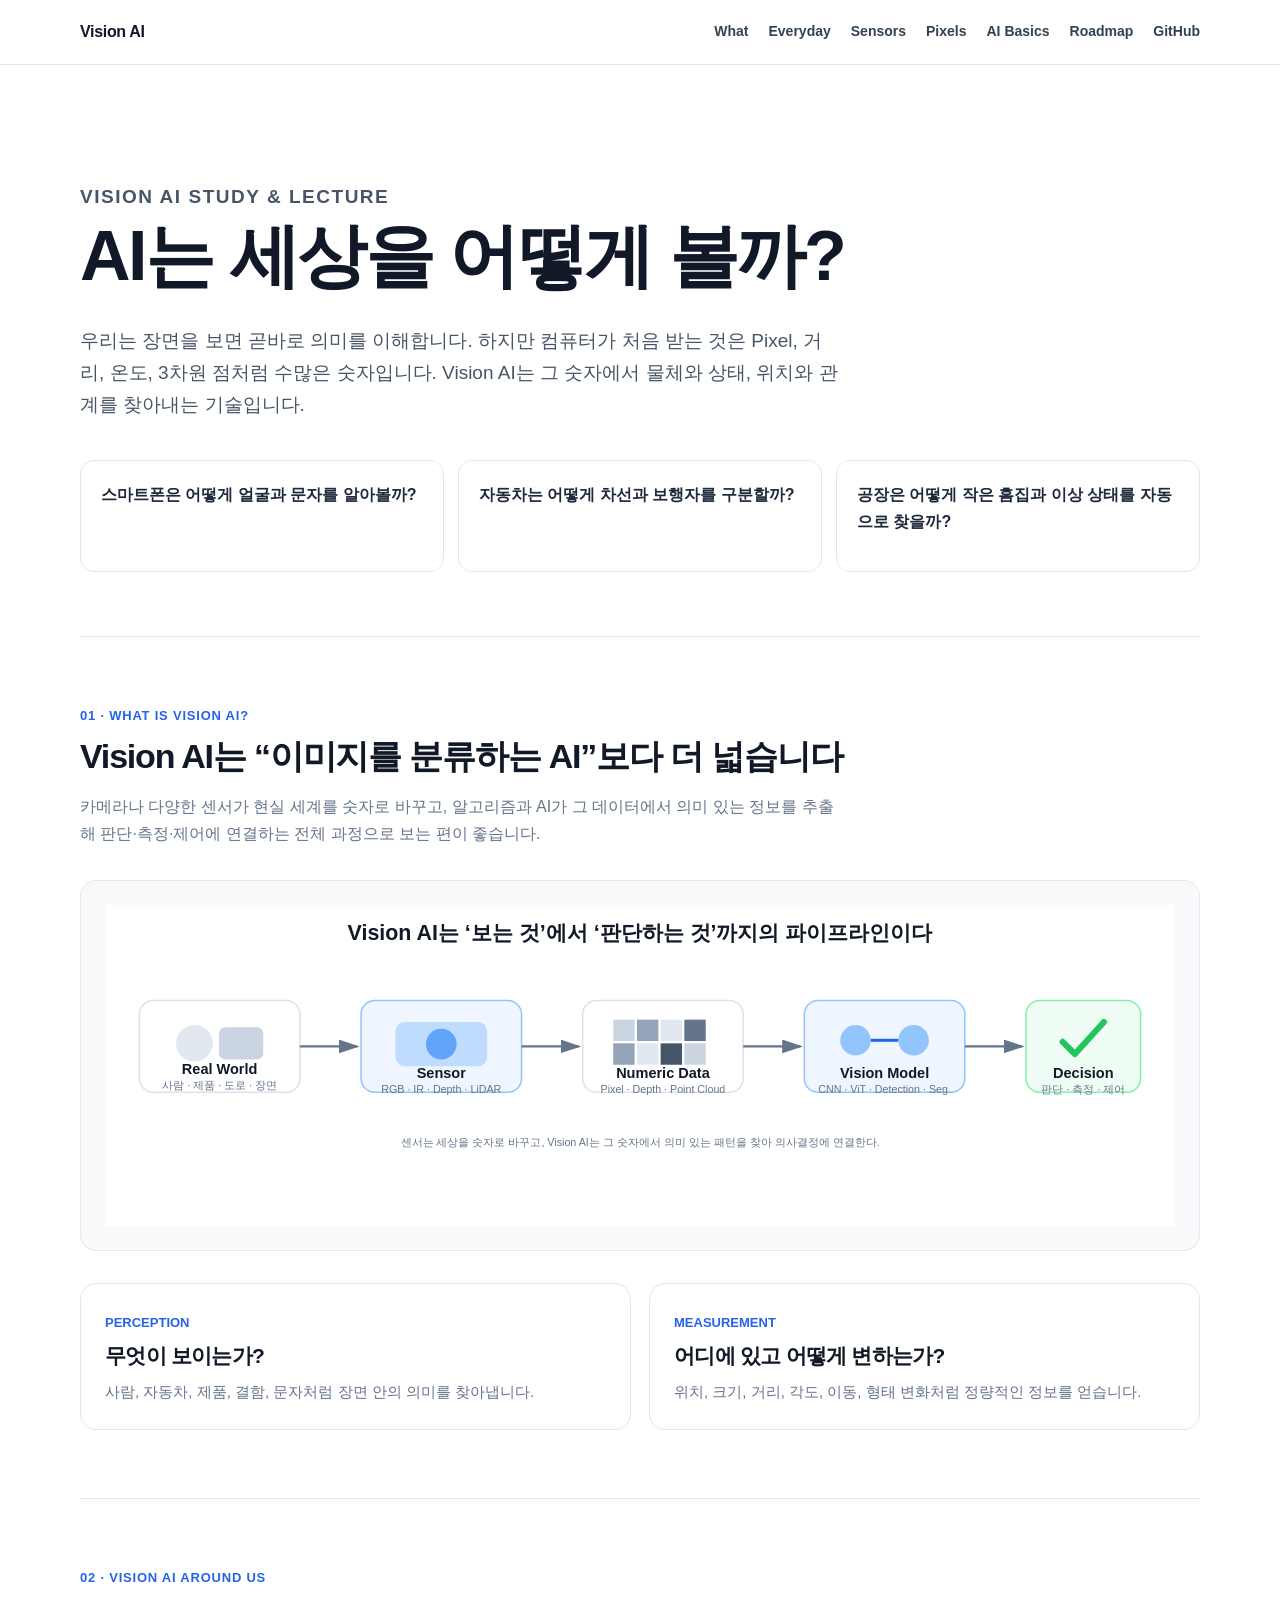
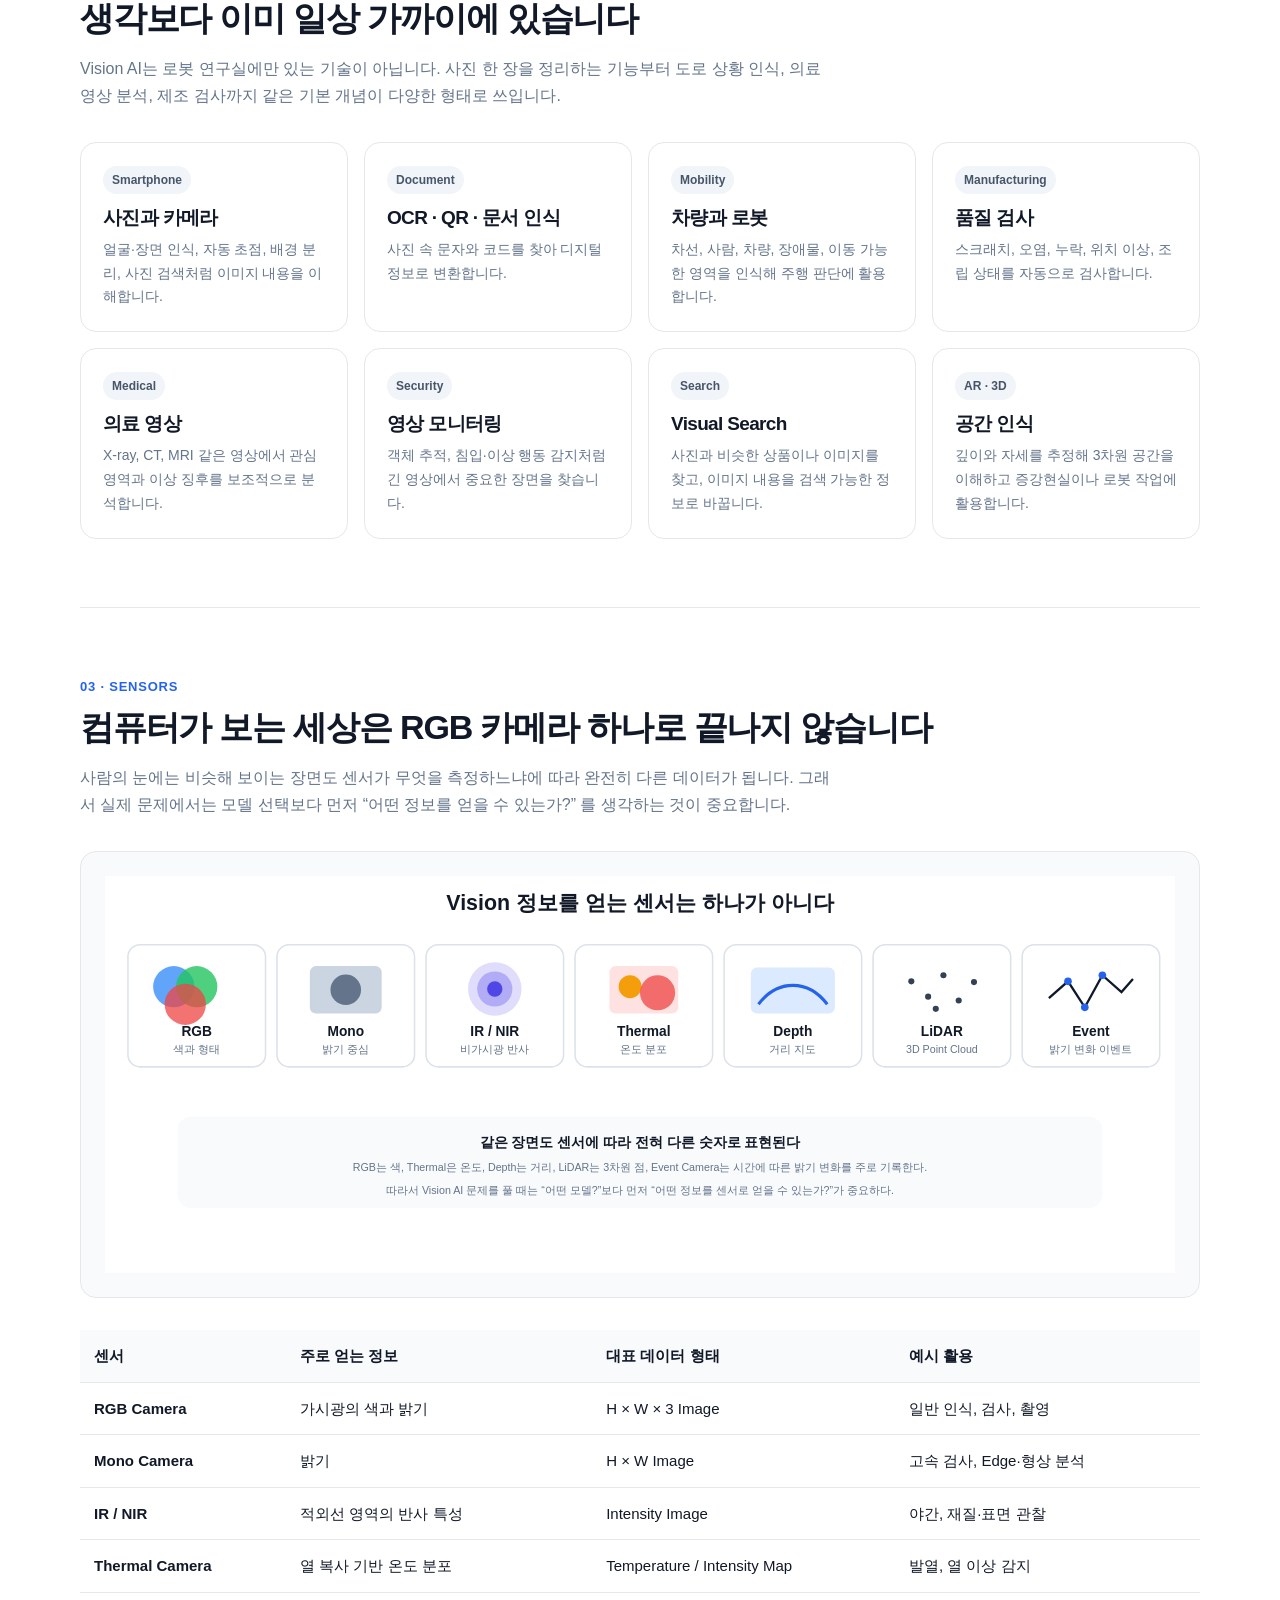
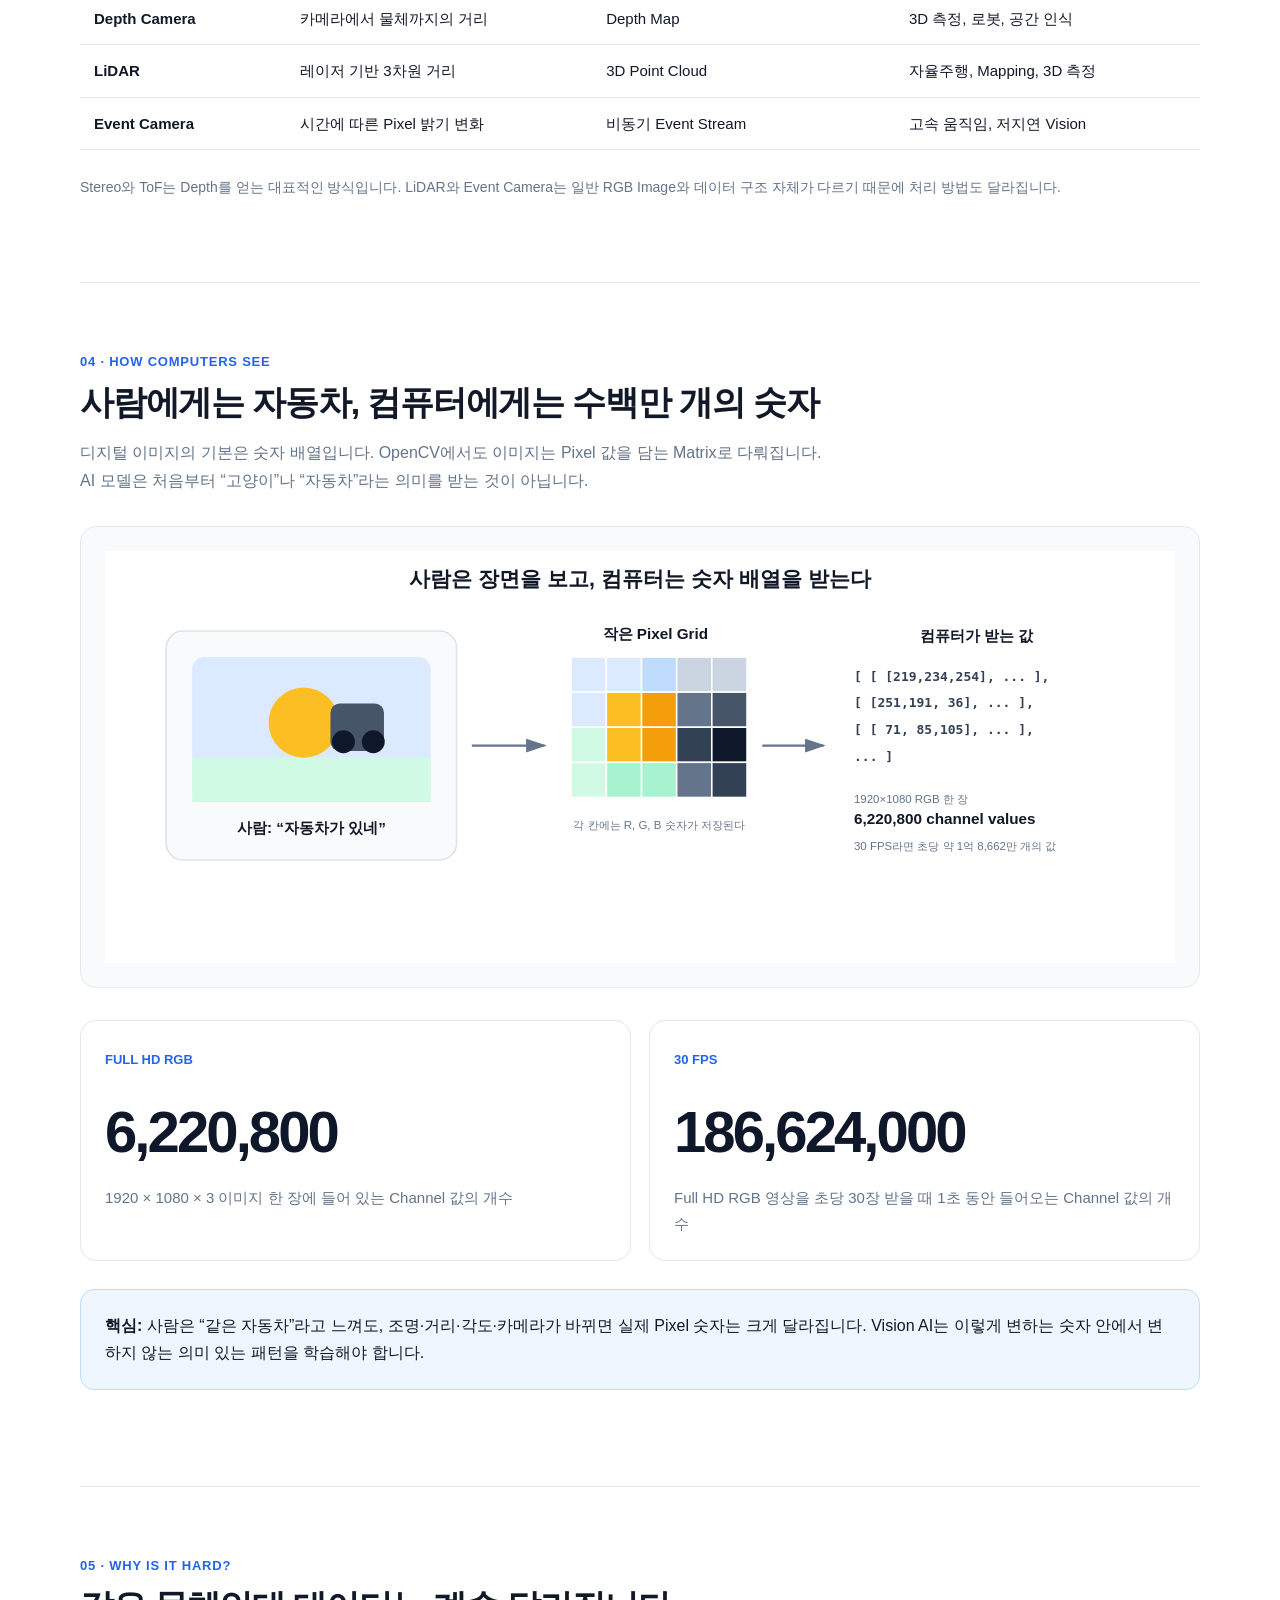
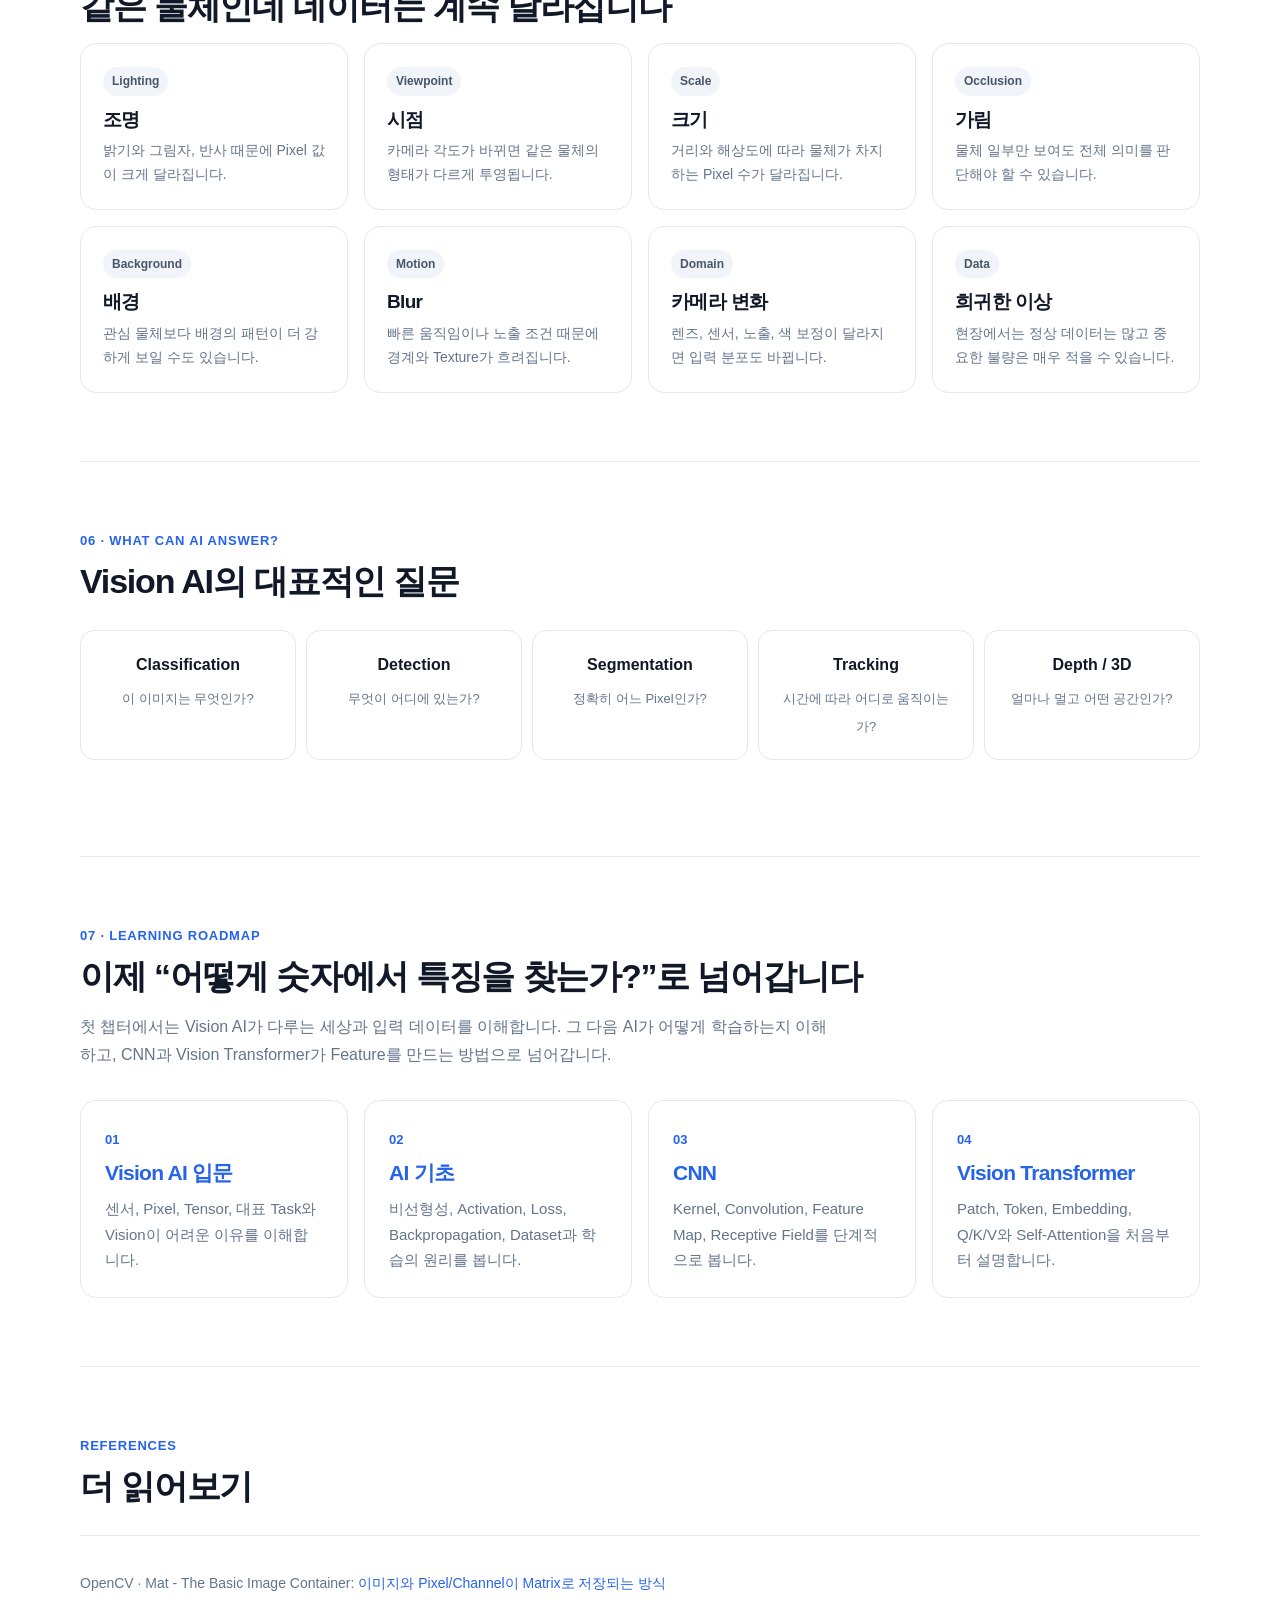
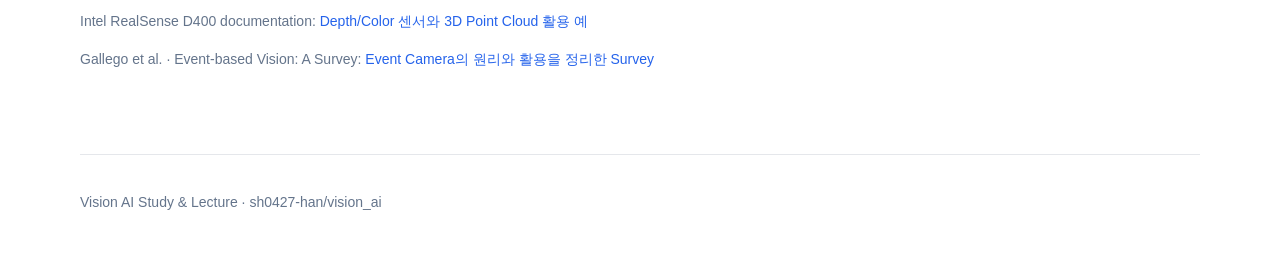
==== commit f0f53a90: "web: add AI basics to learning roadmap" ====
--- a/docs/index.html
+++ b/docs/index.html
@@ -19,6 +19,7 @@
         <a href="#daily">Everyday</a>
         <a href="#sensors">Sensors</a>
         <a href="#numbers">Pixels</a>
+        <a href="ai_basics.html">AI Basics</a>
         <a href="#roadmap">Roadmap</a>
         <a href="https://github.com/sh0427-han/vision_ai">GitHub</a>
       </div>
@@ -263,22 +264,27 @@
       <h2>이제 “어떻게 숫자에서 특징을 찾는가?”로 넘어갑니다</h2>
       <p class="section-intro">
         첫 챕터에서는 Vision AI가 다루는 세상과 입력 데이터를 이해합니다.
-        그 다음 CNN과 Vision Transformer가 실제로 Feature를 만드는 방법을 배웁니다.
-      </p>
-
-      <div class="grid">
+        그 다음 AI가 어떻게 학습하는지 이해하고, CNN과 Vision Transformer가 Feature를 만드는 방법으로 넘어갑니다.
+      </p>
+
+      <div class="grid-4">
         <a class="card" href="intro.html">
           <span class="number">01</span>
           <h3>Vision AI 입문</h3>
-          <p>센서, Pixel, Tensor, 대표 Task와 Vision이 어려운 이유를 더 자세히 봅니다.</p>
+          <p>센서, Pixel, Tensor, 대표 Task와 Vision이 어려운 이유를 이해합니다.</p>
+        </a>
+        <a class="card" href="ai_basics.html">
+          <span class="number">02</span>
+          <h3>AI 기초</h3>
+          <p>비선형성, Activation, Loss, Backpropagation, Dataset과 학습의 원리를 봅니다.</p>
         </a>
         <a class="card" href="cnn.html">
-          <span class="number">02</span>
+          <span class="number">03</span>
           <h3>CNN</h3>
           <p>Kernel, Convolution, Feature Map, Receptive Field를 단계적으로 봅니다.</p>
         </a>
         <a class="card" href="vit.html">
-          <span class="number">03</span>
+          <span class="number">04</span>
           <h3>Vision Transformer</h3>
           <p>Patch, Token, Embedding, Q/K/V와 Self-Attention을 처음부터 설명합니다.</p>
         </a>
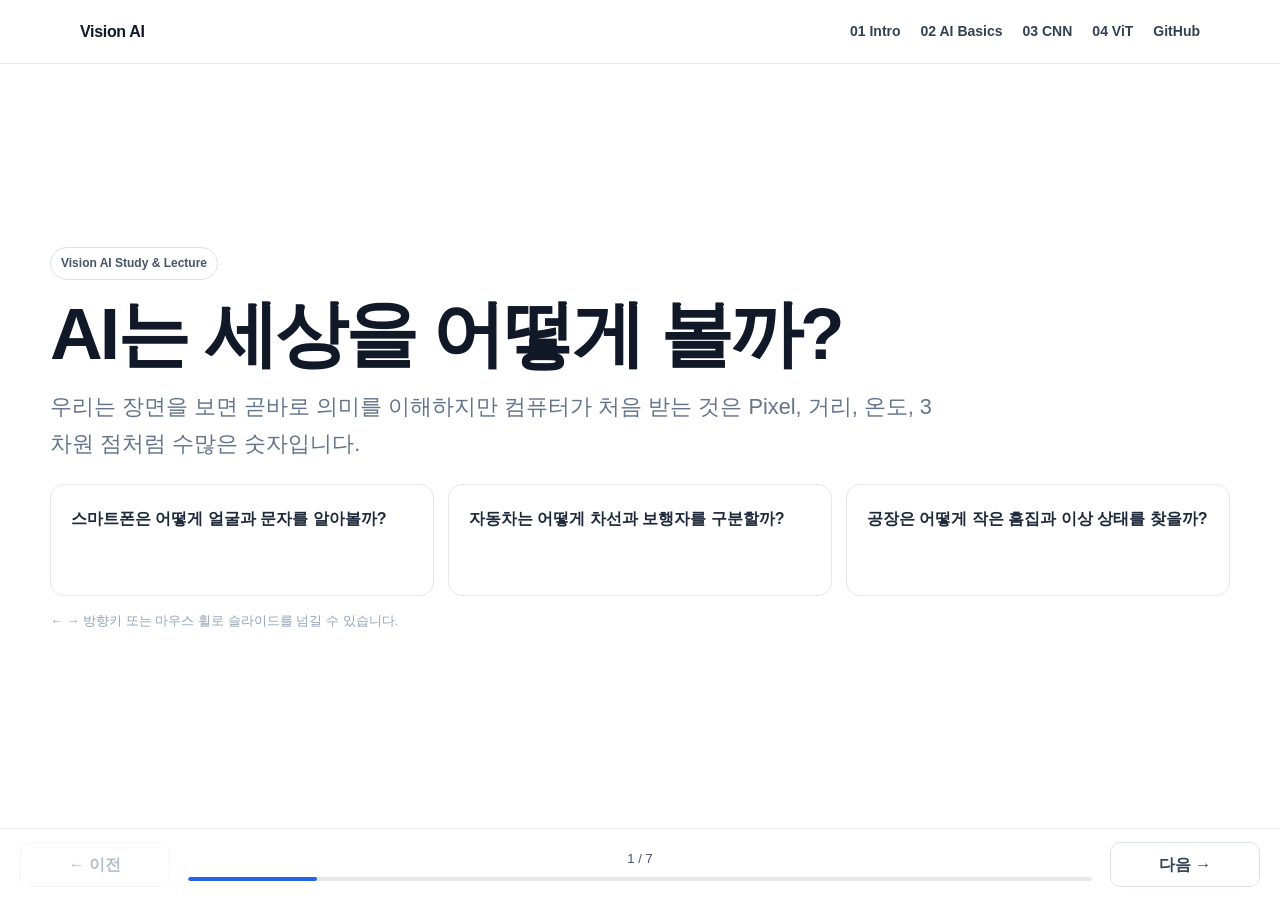
==== commit 86c4bb3e: "web: convert homepage to slide deck" ====
--- a/docs/index.html
+++ b/docs/index.html
@@ -4,321 +4,138 @@
   <meta charset="utf-8">
   <meta name="viewport" content="width=device-width, initial-scale=1">
   <title>Vision AI Study & Lecture</title>
-  <meta
-    name="description"
-    content="Vision AI가 무엇인지부터 센서, Pixel, CNN, Vision Transformer까지 배우는 학습 및 강의 자료"
-  >
+  <meta name="description" content="Vision AI를 처음부터 CNN과 Vision Transformer까지 배우는 강의">
   <link rel="stylesheet" href="style.css">
+  <link rel="stylesheet" href="slide.css">
+  <script src="slide.js" defer></script>
 </head>
-<body>
-  <header class="site-header">
-    <nav class="nav">
-      <a class="brand" href="index.html">Vision AI</a>
-      <div class="nav-links">
-        <a href="#what">What</a>
-        <a href="#daily">Everyday</a>
-        <a href="#sensors">Sensors</a>
-        <a href="#numbers">Pixels</a>
-        <a href="ai_basics.html">AI Basics</a>
-        <a href="#roadmap">Roadmap</a>
-        <a href="https://github.com/sh0427-han/vision_ai">GitHub</a>
-      </div>
-    </nav>
-  </header>
+<body class="deck-page" data-next-page="intro.html">
+<header class="site-header">
+  <nav class="nav">
+    <a class="brand" href="index.html">Vision AI</a>
+    <div class="nav-links">
+      <a href="intro.html">01 Intro</a>
+      <a href="ai_basics.html">02 AI Basics</a>
+      <a href="cnn.html">03 CNN</a>
+      <a href="vit.html">04 ViT</a>
+      <a href="https://github.com/sh0427-han/vision_ai">GitHub</a>
+    </div>
+  </nav>
+</header>
 
-  <main>
-    <section class="hero">
-      <p class="eyebrow">Vision AI Study & Lecture</p>
-      <h1>AI는 세상을 어떻게 볼까?</h1>
-      <p>
-        우리는 장면을 보면 곧바로 의미를 이해합니다. 하지만 컴퓨터가 처음 받는 것은
-        Pixel, 거리, 온도, 3차원 점처럼 수많은 숫자입니다. Vision AI는 그 숫자에서
-        물체와 상태, 위치와 관계를 찾아내는 기술입니다.
+<main class="deck" aria-live="polite">
+  <section class="slide active">
+    <div class="slide-inner slide-hero">
+      <span class="chapter-chip">Vision AI Study & Lecture</span>
+      <h1 class="slide-title">AI는 세상을 어떻게 볼까?</h1>
+      <p class="slide-subtitle">
+        우리는 장면을 보면 곧바로 의미를 이해하지만 컴퓨터가 처음 받는 것은 Pixel, 거리, 온도, 3차원 점처럼 수많은 숫자입니다.
       </p>
-
       <div class="hero-questions">
         <div class="question">스마트폰은 어떻게 얼굴과 문자를 알아볼까?</div>
         <div class="question">자동차는 어떻게 차선과 보행자를 구분할까?</div>
-        <div class="question">공장은 어떻게 작은 흠집과 이상 상태를 자동으로 찾을까?</div>
+        <div class="question">공장은 어떻게 작은 흠집과 이상 상태를 찾을까?</div>
       </div>
-    </section>
+      <p class="keyboard-hint">← → 방향키 또는 마우스 휠로 슬라이드를 넘길 수 있습니다.</p>
+    </div>
+  </section>
 
-    <section id="what" class="section">
-      <p class="section-kicker">01 · What is Vision AI?</p>
-      <h2>Vision AI는 “이미지를 분류하는 AI”보다 더 넓습니다</h2>
-      <p class="section-intro">
-        카메라나 다양한 센서가 현실 세계를 숫자로 바꾸고, 알고리즘과 AI가 그 데이터에서
-        의미 있는 정보를 추출해 판단·측정·제어에 연결하는 전체 과정으로 보는 편이 좋습니다.
-      </p>
+  <section class="slide">
+    <div class="slide-inner">
+      <span class="slide-number">1</span>
+      <h2 class="slide-title">Vision AI는 “이미지를 분류하는 AI”보다 더 넓습니다</h2>
+      <div class="figure">
+        <img src="assets/vision_ai_pipeline.svg" alt="Vision AI 전체 파이프라인">
+      </div>
+    </div>
+  </section>
 
+  <section class="slide">
+    <div class="slide-inner">
+      <span class="slide-number">2</span>
+      <h2 class="slide-title">일상과 산업 곳곳에 이미 쓰이고 있습니다</h2>
+      <div class="grid-4">
+        <div class="use-card"><span class="tag">Smartphone</span><h3>카메라</h3><p>얼굴, 장면, 배경 분리</p></div>
+        <div class="use-card"><span class="tag">Document</span><h3>OCR</h3><p>문자와 코드 인식</p></div>
+        <div class="use-card"><span class="tag">Mobility</span><h3>자율주행</h3><p>차선, 사람, 장애물</p></div>
+        <div class="use-card"><span class="tag">Factory</span><h3>품질 검사</h3><p>결함, 위치, 조립 상태</p></div>
+        <div class="use-card"><span class="tag">Medical</span><h3>의료 영상</h3><p>관심 영역 분석</p></div>
+        <div class="use-card"><span class="tag">Security</span><h3>모니터링</h3><p>추적과 이상 감지</p></div>
+        <div class="use-card"><span class="tag">Search</span><h3>Visual Search</h3><p>이미지 기반 검색</p></div>
+        <div class="use-card"><span class="tag">AR · 3D</span><h3>공간 인식</h3><p>거리와 자세 추정</p></div>
+      </div>
+    </div>
+  </section>
+
+  <section class="slide">
+    <div class="slide-inner">
+      <span class="slide-number">3</span>
+      <h2 class="slide-title">Vision 정보는 여러 센서에서 옵니다</h2>
       <div class="figure">
-        <img
-          src="assets/vision_ai_pipeline.svg"
-          alt="현실 세계에서 센서, 숫자 데이터, Vision Model, 의사결정으로 이어지는 흐름"
-        >
+        <img src="assets/sensor_overview.svg" alt="Vision Sensor 비교">
       </div>
+    </div>
+  </section>
 
-      <div class="grid-2">
-        <div class="card">
-          <span class="number">PERCEPTION</span>
-          <h3>무엇이 보이는가?</h3>
-          <p>사람, 자동차, 제품, 결함, 문자처럼 장면 안의 의미를 찾아냅니다.</p>
-        </div>
-        <div class="card">
-          <span class="number">MEASUREMENT</span>
-          <h3>어디에 있고 어떻게 변하는가?</h3>
-          <p>위치, 크기, 거리, 각도, 이동, 형태 변화처럼 정량적인 정보를 얻습니다.</p>
-        </div>
+  <section class="slide">
+    <div class="slide-inner">
+      <span class="slide-number">4</span>
+      <h2 class="slide-title">사람은 장면을 보고, 컴퓨터는 숫자를 받습니다</h2>
+      <div class="figure">
+        <img src="assets/image_as_numbers.svg" alt="이미지와 숫자 배열 비교">
       </div>
-    </section>
+    </div>
+  </section>
 
-    <section id="daily" class="section">
-      <p class="section-kicker">02 · Vision AI Around Us</p>
-      <h2>생각보다 이미 일상 가까이에 있습니다</h2>
-      <p class="section-intro">
-        Vision AI는 로봇 연구실에만 있는 기술이 아닙니다. 사진 한 장을 정리하는 기능부터
-        도로 상황 인식, 의료 영상 분석, 제조 검사까지 같은 기본 개념이 다양한 형태로 쓰입니다.
-      </p>
+  <section class="slide">
+    <div class="slide-inner">
+      <span class="slide-number">5</span>
+      <h2 class="slide-title">강의 흐름</h2>
+      <div class="grid-4">
+        <div class="card"><span class="number">01</span><h3>Vision AI 입문</h3><p>센서, Pixel, 대표 Task, 어려운 이유</p></div>
+        <div class="card"><span class="number">02</span><h3>AI 기초</h3><p>비선형성, Loss, Backprop, Dataset</p></div>
+        <div class="card"><span class="number">03</span><h3>CNN</h3><p>Kernel, Convolution, Feature Map</p></div>
+        <div class="card"><span class="number">04</span><h3>Vision Transformer</h3><p>Patch, Token, Attention</p></div>
+      </div>
+      <div class="callout">다음 슬라이드에서 마지막으로 전체 학습 흐름을 확인한 뒤 Lecture 01로 바로 이어집니다.</div>
+    </div>
+  </section>
 
-      <div class="grid-4">
-        <div class="use-card">
-          <span class="tag">Smartphone</span>
-          <h3>사진과 카메라</h3>
-          <p>얼굴·장면 인식, 자동 초점, 배경 분리, 사진 검색처럼 이미지 내용을 이해합니다.</p>
-        </div>
-        <div class="use-card">
-          <span class="tag">Document</span>
-          <h3>OCR · QR · 문서 인식</h3>
-          <p>사진 속 문자와 코드를 찾아 디지털 정보로 변환합니다.</p>
-        </div>
-        <div class="use-card">
-          <span class="tag">Mobility</span>
-          <h3>차량과 로봇</h3>
-          <p>차선, 사람, 차량, 장애물, 이동 가능한 영역을 인식해 주행 판단에 활용합니다.</p>
-        </div>
-        <div class="use-card">
-          <span class="tag">Manufacturing</span>
-          <h3>품질 검사</h3>
-          <p>스크래치, 오염, 누락, 위치 이상, 조립 상태를 자동으로 검사합니다.</p>
-        </div>
-        <div class="use-card">
-          <span class="tag">Medical</span>
-          <h3>의료 영상</h3>
-          <p>X-ray, CT, MRI 같은 영상에서 관심 영역과 이상 징후를 보조적으로 분석합니다.</p>
-        </div>
-        <div class="use-card">
-          <span class="tag">Security</span>
-          <h3>영상 모니터링</h3>
-          <p>객체 추적, 침입·이상 행동 감지처럼 긴 영상에서 중요한 장면을 찾습니다.</p>
-        </div>
-        <div class="use-card">
-          <span class="tag">Search</span>
-          <h3>Visual Search</h3>
-          <p>사진과 비슷한 상품이나 이미지를 찾고, 이미지 내용을 검색 가능한 정보로 바꿉니다.</p>
-        </div>
-        <div class="use-card">
-          <span class="tag">AR · 3D</span>
-          <h3>공간 인식</h3>
-          <p>깊이와 자세를 추정해 3차원 공간을 이해하고 증강현실이나 로봇 작업에 활용합니다.</p>
-        </div>
+  <section class="slide">
+    <div class="slide-inner">
+      <span class="slide-number">6</span>
+      <h2 class="slide-title">입력 → 학습 → Feature → 판단</h2>
+      <div class="flow">Real World
+    ↓
+Sensor
+    ↓
+Numeric Data
+    ↓
+AI Learning
+    ↓
+CNN / Vision Transformer
+    ↓
+Feature / Representation
+    ↓
+Classification · Detection · Segmentation · Tracking · 3D</div>
+      <p class="big-statement">이제 Lecture 01에서 “컴퓨터는 무엇을 보는가?”부터 시작합니다.</p>
+    </div>
+  </section>
+</main>
+
+<div class="deck-controls">
+  <div class="deck-controls-inner">
+    <button class="deck-button" type="button" data-slide-prev>← 이전</button>
+    <div class="deck-status">
+      <span class="deck-counter">
+        <span data-slide-current>1</span> / <span data-slide-total>1</span>
+      </span>
+      <div class="deck-progress">
+        <div class="deck-progress-bar" data-slide-progress></div>
       </div>
-    </section>
-
-    <section id="sensors" class="section">
-      <p class="section-kicker">03 · Sensors</p>
-      <h2>컴퓨터가 보는 세상은 RGB 카메라 하나로 끝나지 않습니다</h2>
-      <p class="section-intro">
-        사람의 눈에는 비슷해 보이는 장면도 센서가 무엇을 측정하느냐에 따라 완전히 다른
-        데이터가 됩니다. 그래서 실제 문제에서는 모델 선택보다 먼저 “어떤 정보를 얻을 수 있는가?”
-        를 생각하는 것이 중요합니다.
-      </p>
-
-      <div class="figure">
-        <img src="assets/sensor_overview.svg" alt="RGB, Mono, IR, Thermal, Depth, LiDAR, Event sensor 비교">
-      </div>
-
-      <table class="sensor-table">
-        <thead>
-          <tr>
-            <th>센서</th>
-            <th>주로 얻는 정보</th>
-            <th>대표 데이터 형태</th>
-            <th>예시 활용</th>
-          </tr>
-        </thead>
-        <tbody>
-          <tr>
-            <td>RGB Camera</td>
-            <td>가시광의 색과 밝기</td>
-            <td>H × W × 3 Image</td>
-            <td>일반 인식, 검사, 촬영</td>
-          </tr>
-          <tr>
-            <td>Mono Camera</td>
-            <td>밝기</td>
-            <td>H × W Image</td>
-            <td>고속 검사, Edge·형상 분석</td>
-          </tr>
-          <tr>
-            <td>IR / NIR</td>
-            <td>적외선 영역의 반사 특성</td>
-            <td>Intensity Image</td>
-            <td>야간, 재질·표면 관찰</td>
-          </tr>
-          <tr>
-            <td>Thermal Camera</td>
-            <td>열 복사 기반 온도 분포</td>
-            <td>Temperature / Intensity Map</td>
-            <td>발열, 열 이상 감지</td>
-          </tr>
-          <tr>
-            <td>Depth Camera</td>
-            <td>카메라에서 물체까지의 거리</td>
-            <td>Depth Map</td>
-            <td>3D 측정, 로봇, 공간 인식</td>
-          </tr>
-          <tr>
-            <td>LiDAR</td>
-            <td>레이저 기반 3차원 거리</td>
-            <td>3D Point Cloud</td>
-            <td>자율주행, Mapping, 3D 측정</td>
-          </tr>
-          <tr>
-            <td>Event Camera</td>
-            <td>시간에 따른 Pixel 밝기 변화</td>
-            <td>비동기 Event Stream</td>
-            <td>고속 움직임, 저지연 Vision</td>
-          </tr>
-        </tbody>
-      </table>
-
-      <p class="note">
-        Stereo와 ToF는 Depth를 얻는 대표적인 방식입니다. LiDAR와 Event Camera는 일반 RGB Image와
-        데이터 구조 자체가 다르기 때문에 처리 방법도 달라집니다.
-      </p>
-    </section>
-
-    <section id="numbers" class="section">
-      <p class="section-kicker">04 · How Computers See</p>
-      <h2>사람에게는 자동차, 컴퓨터에게는 수백만 개의 숫자</h2>
-      <p class="section-intro">
-        디지털 이미지의 기본은 숫자 배열입니다. OpenCV에서도 이미지는 Pixel 값을 담는 Matrix로
-        다뤄집니다. AI 모델은 처음부터 “고양이”나 “자동차”라는 의미를 받는 것이 아닙니다.
-      </p>
-
-      <div class="figure">
-        <img src="assets/image_as_numbers.svg" alt="사람이 보는 이미지와 컴퓨터가 받는 Pixel 숫자 배열 비교">
-      </div>
-
-      <div class="grid-2">
-        <div class="card">
-          <span class="number">FULL HD RGB</span>
-          <div class="big-number">6,220,800</div>
-          <p>1920 × 1080 × 3 이미지 한 장에 들어 있는 Channel 값의 개수</p>
-        </div>
-        <div class="card">
-          <span class="number">30 FPS</span>
-          <div class="big-number">186,624,000</div>
-          <p>Full HD RGB 영상을 초당 30장 받을 때 1초 동안 들어오는 Channel 값의 개수</p>
-        </div>
-      </div>
-
-      <div class="callout">
-        <strong>핵심:</strong> 사람은 “같은 자동차”라고 느껴도, 조명·거리·각도·카메라가 바뀌면
-        실제 Pixel 숫자는 크게 달라집니다. Vision AI는 이렇게 변하는 숫자 안에서 변하지 않는
-        의미 있는 패턴을 학습해야 합니다.
-      </div>
-    </section>
-
-    <section class="section">
-      <p class="section-kicker">05 · Why Is It Hard?</p>
-      <h2>같은 물체인데 데이터는 계속 달라집니다</h2>
-
-      <div class="grid-4">
-        <div class="use-card"><span class="tag">Lighting</span><h3>조명</h3><p>밝기와 그림자, 반사 때문에 Pixel 값이 크게 달라집니다.</p></div>
-        <div class="use-card"><span class="tag">Viewpoint</span><h3>시점</h3><p>카메라 각도가 바뀌면 같은 물체의 형태가 다르게 투영됩니다.</p></div>
-        <div class="use-card"><span class="tag">Scale</span><h3>크기</h3><p>거리와 해상도에 따라 물체가 차지하는 Pixel 수가 달라집니다.</p></div>
-        <div class="use-card"><span class="tag">Occlusion</span><h3>가림</h3><p>물체 일부만 보여도 전체 의미를 판단해야 할 수 있습니다.</p></div>
-        <div class="use-card"><span class="tag">Background</span><h3>배경</h3><p>관심 물체보다 배경의 패턴이 더 강하게 보일 수도 있습니다.</p></div>
-        <div class="use-card"><span class="tag">Motion</span><h3>Blur</h3><p>빠른 움직임이나 노출 조건 때문에 경계와 Texture가 흐려집니다.</p></div>
-        <div class="use-card"><span class="tag">Domain</span><h3>카메라 변화</h3><p>렌즈, 센서, 노출, 색 보정이 달라지면 입력 분포도 바뀝니다.</p></div>
-        <div class="use-card"><span class="tag">Data</span><h3>희귀한 이상</h3><p>현장에서는 정상 데이터는 많고 중요한 불량은 매우 적을 수 있습니다.</p></div>
-      </div>
-    </section>
-
-    <section class="section">
-      <p class="section-kicker">06 · What Can AI Answer?</p>
-      <h2>Vision AI의 대표적인 질문</h2>
-
-      <div class="steps">
-        <div class="step"><strong>Classification</strong><span>이 이미지는 무엇인가?</span></div>
-        <div class="step"><strong>Detection</strong><span>무엇이 어디에 있는가?</span></div>
-        <div class="step"><strong>Segmentation</strong><span>정확히 어느 Pixel인가?</span></div>
-        <div class="step"><strong>Tracking</strong><span>시간에 따라 어디로 움직이는가?</span></div>
-        <div class="step"><strong>Depth / 3D</strong><span>얼마나 멀고 어떤 공간인가?</span></div>
-      </div>
-    </section>
-
-    <section id="roadmap" class="section">
-      <p class="section-kicker">07 · Learning Roadmap</p>
-      <h2>이제 “어떻게 숫자에서 특징을 찾는가?”로 넘어갑니다</h2>
-      <p class="section-intro">
-        첫 챕터에서는 Vision AI가 다루는 세상과 입력 데이터를 이해합니다.
-        그 다음 AI가 어떻게 학습하는지 이해하고, CNN과 Vision Transformer가 Feature를 만드는 방법으로 넘어갑니다.
-      </p>
-
-      <div class="grid-4">
-        <a class="card" href="intro.html">
-          <span class="number">01</span>
-          <h3>Vision AI 입문</h3>
-          <p>센서, Pixel, Tensor, 대표 Task와 Vision이 어려운 이유를 이해합니다.</p>
-        </a>
-        <a class="card" href="ai_basics.html">
-          <span class="number">02</span>
-          <h3>AI 기초</h3>
-          <p>비선형성, Activation, Loss, Backpropagation, Dataset과 학습의 원리를 봅니다.</p>
-        </a>
-        <a class="card" href="cnn.html">
-          <span class="number">03</span>
-          <h3>CNN</h3>
-          <p>Kernel, Convolution, Feature Map, Receptive Field를 단계적으로 봅니다.</p>
-        </a>
-        <a class="card" href="vit.html">
-          <span class="number">04</span>
-          <h3>Vision Transformer</h3>
-          <p>Patch, Token, Embedding, Q/K/V와 Self-Attention을 처음부터 설명합니다.</p>
-        </a>
-      </div>
-    </section>
-
-    <section class="section">
-      <p class="section-kicker">References</p>
-      <h2>더 읽어보기</h2>
-      <div class="references">
-        <p>
-          OpenCV · Mat - The Basic Image Container:
-          <a href="https://docs.opencv.org/4.10.0/d6/d6d/tutorial_mat_the_basic_image_container.html">
-            이미지와 Pixel/Channel이 Matrix로 저장되는 방식
-          </a>
-        </p>
-        <p>
-          Intel RealSense D400 documentation:
-          <a href="https://dev.intelrealsense.com/docs/multiple-depth-cameras-configuration%C2%A0">
-            Depth/Color 센서와 3D Point Cloud 활용 예
-          </a>
-        </p>
-        <p>
-          Gallego et al. · Event-based Vision: A Survey:
-          <a href="https://arxiv.org/abs/1904.08405">
-            Event Camera의 원리와 활용을 정리한 Survey
-          </a>
-        </p>
-      </div>
-    </section>
-
-    <footer class="footer">
-      Vision AI Study & Lecture · sh0427-han/vision_ai
-    </footer>
-  </main>
+    </div>
+    <button class="deck-button" type="button" data-slide-next>다음 →</button>
+  </div>
+</div>
 </body>
-</html>
+</html>
--- a/docs/slide.css
+++ b/docs/slide.css
@@ -0,0 +1,407 @@
+
+:root {
+  --deck-header-height: 64px;
+  --deck-footer-height: 72px;
+}
+
+html,
+body.deck-page {
+  height: 100%;
+  overflow: hidden;
+}
+
+body.deck-page {
+  background: #ffffff;
+}
+
+.deck-page .site-header {
+  position: fixed;
+  inset: 0 0 auto 0;
+  height: var(--deck-header-height);
+}
+
+.deck-page .nav {
+  min-height: var(--deck-header-height);
+}
+
+.deck {
+  position: fixed;
+  inset:
+    var(--deck-header-height)
+    0
+    var(--deck-footer-height)
+    0;
+  width: 100%;
+  overflow: hidden;
+  background: #ffffff;
+}
+
+.slide {
+  position: absolute;
+  inset: 0;
+  display: none;
+  padding: 26px 42px;
+  background: #ffffff;
+}
+
+.slide.active {
+  display: flex;
+  align-items: center;
+  justify-content: center;
+}
+
+.slide-inner {
+  width: min(1240px, 100%);
+  max-height: 100%;
+  margin: 0 auto;
+}
+
+.slide-title {
+  margin: 0 0 12px;
+  font-size: clamp(30px, 3.5vw, 48px);
+  line-height: 1.15;
+  letter-spacing: -0.04em;
+}
+
+.slide-subtitle {
+  max-width: 900px;
+  margin: 0 0 22px;
+  color: #64748b;
+  font-size: clamp(15px, 1.45vw, 19px);
+}
+
+.slide .eyebrow,
+.slide .section-kicker {
+  margin-bottom: 10px;
+}
+
+.slide .figure {
+  margin: 18px 0 0;
+  padding: 16px;
+}
+
+.slide .figure img {
+  max-height: 52vh;
+  object-fit: contain;
+}
+
+.slide .grid,
+.slide .grid-2,
+.slide .grid-4,
+.slide .hero-questions,
+.slide .steps {
+  margin-top: 18px;
+}
+
+.slide .card,
+.slide .use-card,
+.slide .question,
+.slide .step,
+.slide .term,
+.slide .callout {
+  box-shadow: none;
+}
+
+.slide .card,
+.slide .use-card {
+  padding: 18px;
+}
+
+.slide .card h3,
+.slide .use-card h3 {
+  margin-top: 6px;
+}
+
+.slide .card p,
+.slide .use-card p,
+.slide .term,
+.slide .callout,
+.slide td,
+.slide th {
+  font-size: 14px;
+}
+
+.slide .term {
+  margin: 10px 0;
+  padding: 14px 16px;
+}
+
+.slide .flow {
+  margin: 16px 0;
+  padding: 16px 18px;
+  font-size: 14px;
+  line-height: 1.45;
+}
+
+.slide table {
+  margin: 16px 0;
+  font-size: 14px;
+}
+
+.slide th,
+.slide td {
+  padding: 9px 11px;
+}
+
+.slide ul {
+  margin: 12px 0;
+}
+
+.slide li {
+  margin: 5px 0;
+}
+
+.slide-columns {
+  display: grid;
+  grid-template-columns: 1fr 1fr;
+  gap: 24px;
+  align-items: center;
+}
+
+.slide-columns.top {
+  align-items: start;
+}
+
+.slide-hero {
+  max-width: 1180px;
+}
+
+.slide-hero .slide-title {
+  max-width: 950px;
+  font-size: clamp(42px, 5.7vw, 76px);
+}
+
+.slide-hero .slide-subtitle {
+  font-size: clamp(17px, 1.7vw, 22px);
+}
+
+.slide-number {
+  display: inline-flex;
+  min-width: 34px;
+  height: 34px;
+  margin-bottom: 12px;
+  align-items: center;
+  justify-content: center;
+  border-radius: 50%;
+  background: #eff6ff;
+  color: #2563eb;
+  font-size: 13px;
+  font-weight: 800;
+}
+
+.deck-controls {
+  position: fixed;
+  inset: auto 0 0 0;
+  z-index: 30;
+  height: var(--deck-footer-height);
+  background: rgba(255, 255, 255, 0.97);
+  border-top: 1px solid #e5e7eb;
+  backdrop-filter: blur(10px);
+}
+
+.deck-controls-inner {
+  width: min(1240px, calc(100% - 40px));
+  height: 100%;
+  margin: 0 auto;
+  display: grid;
+  grid-template-columns: 150px 1fr 150px;
+  align-items: center;
+  gap: 18px;
+}
+
+.deck-button {
+  min-height: 40px;
+  padding: 8px 14px;
+  border: 1px solid #dbe2ea;
+  border-radius: 10px;
+  background: #ffffff;
+  color: #334155;
+  font: inherit;
+  font-weight: 700;
+  cursor: pointer;
+}
+
+.deck-button:hover:not(:disabled) {
+  border-color: #94a3b8;
+  background: #f8fafc;
+}
+
+.deck-button:disabled {
+  opacity: 0.35;
+  cursor: default;
+}
+
+.deck-status {
+  text-align: center;
+}
+
+.deck-counter {
+  display: block;
+  margin-bottom: 7px;
+  color: #475569;
+  font-size: 13px;
+  font-variant-numeric: tabular-nums;
+}
+
+.deck-progress {
+  width: 100%;
+  height: 4px;
+  overflow: hidden;
+  border-radius: 999px;
+  background: #e5e7eb;
+}
+
+.deck-progress-bar {
+  width: 0;
+  height: 100%;
+  border-radius: inherit;
+  background: #2563eb;
+  transition: width 180ms ease;
+}
+
+.chapter-chip {
+  display: inline-flex;
+  align-items: center;
+  gap: 6px;
+  margin-bottom: 12px;
+  padding: 5px 10px;
+  border: 1px solid #dbe2ea;
+  border-radius: 999px;
+  color: #475569;
+  font-size: 12px;
+  font-weight: 700;
+}
+
+.keyboard-hint {
+  margin-top: 14px;
+  color: #94a3b8;
+  font-size: 13px;
+}
+
+.compact-list {
+  padding-left: 18px;
+  color: #475569;
+  font-size: 15px;
+}
+
+.big-statement {
+  max-width: 1000px;
+  margin: 16px 0;
+  font-size: clamp(26px, 3.5vw, 46px);
+  font-weight: 800;
+  line-height: 1.25;
+  letter-spacing: -0.035em;
+}
+
+@media (max-height: 760px) {
+  .slide {
+    padding-top: 16px;
+    padding-bottom: 16px;
+  }
+
+  .slide-title {
+    font-size: clamp(27px, 3vw, 40px);
+  }
+
+  .slide .figure img {
+    max-height: 44vh;
+  }
+
+  .slide .card,
+  .slide .use-card {
+    padding: 14px;
+  }
+
+  .slide .term {
+    padding: 10px 14px;
+  }
+}
+
+@media (max-width: 900px) {
+  :root {
+    --deck-header-height: 56px;
+    --deck-footer-height: 66px;
+  }
+
+  .deck-page .nav-links {
+    display: none;
+  }
+
+  .slide {
+    padding: 18px 20px;
+  }
+
+  .slide-columns,
+  .slide .grid-2,
+  .slide .grid-4,
+  .slide .grid,
+  .slide .hero-questions,
+  .slide .steps {
+    grid-template-columns: 1fr;
+  }
+
+  .slide .grid-4,
+  .slide .hero-questions {
+    grid-template-columns: 1fr 1fr;
+  }
+
+  .slide .figure img {
+    max-height: 38vh;
+  }
+
+  .deck-controls-inner {
+    width: calc(100% - 24px);
+    grid-template-columns: 92px 1fr 92px;
+    gap: 9px;
+  }
+
+  .deck-button {
+    padding: 7px 8px;
+    font-size: 13px;
+  }
+}
+
+@media (max-width: 620px) {
+  .slide {
+    overflow-y: auto;
+    align-items: flex-start;
+    padding-top: 24px;
+  }
+
+  .slide.active {
+    align-items: flex-start;
+  }
+
+  .slide .grid-4,
+  .slide .hero-questions {
+    grid-template-columns: 1fr;
+  }
+
+  .slide-hero .slide-title {
+    font-size: 42px;
+  }
+}
+
+@media print {
+  html,
+  body.deck-page {
+    height: auto;
+    overflow: visible;
+  }
+
+  .site-header,
+  .deck-controls {
+    display: none;
+  }
+
+  .deck {
+    position: static;
+  }
+
+  .slide {
+    position: relative;
+    display: flex !important;
+    min-height: 100vh;
+    page-break-after: always;
+  }
+}
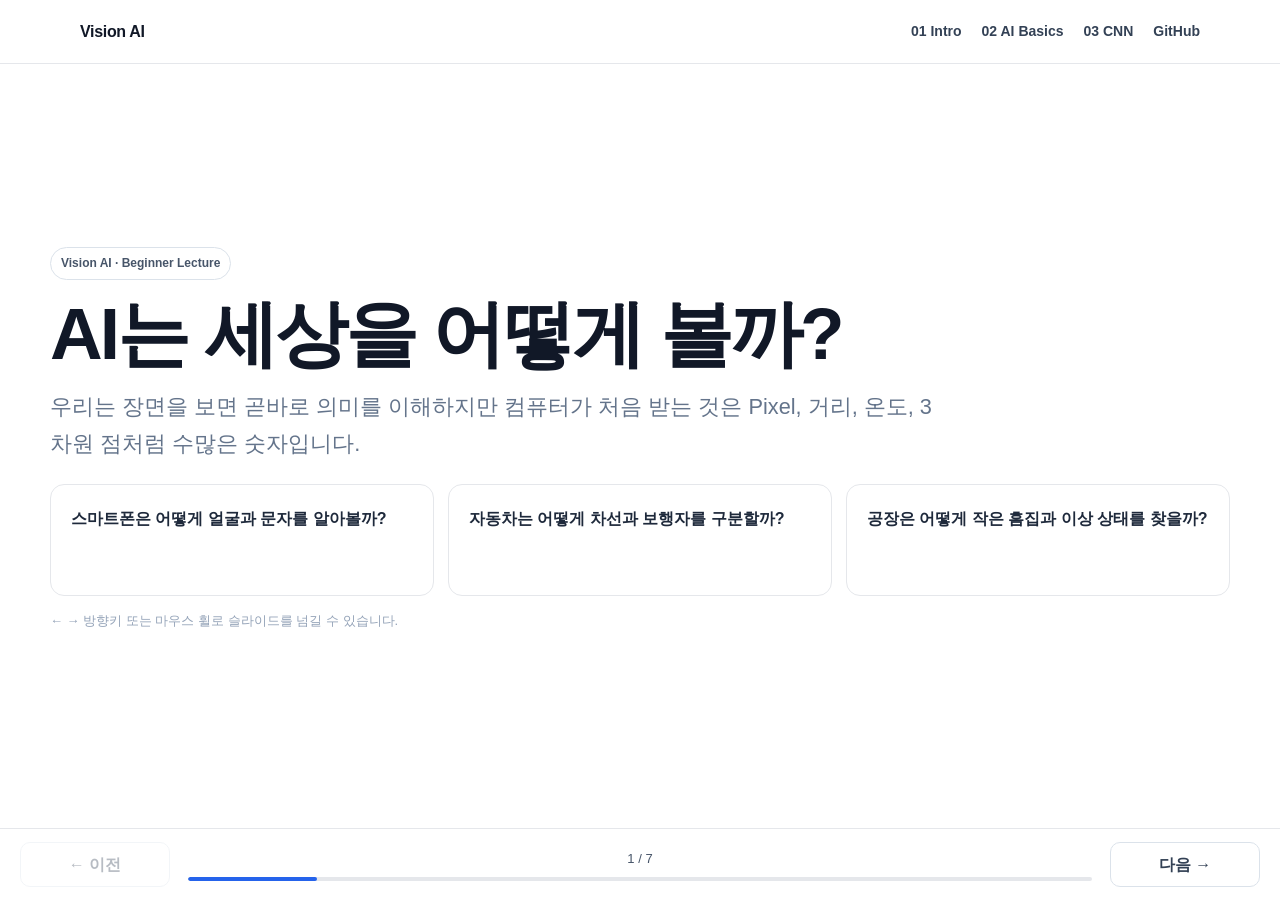
==== commit d39f1a17: "web: remove ViT from beginner lecture roadmap" ====
--- a/docs/index.html
+++ b/docs/index.html
@@ -4,7 +4,7 @@
   <meta charset="utf-8">
   <meta name="viewport" content="width=device-width, initial-scale=1">
   <title>Vision AI Study & Lecture</title>
-  <meta name="description" content="Vision AI를 처음부터 CNN과 Vision Transformer까지 배우는 강의">
+  <meta name="description" content="Vision AI를 처음부터 AI 기초와 CNN까지 배우는 완전 기초 강의">
   <link rel="stylesheet" href="style.css">
   <link rel="stylesheet" href="slide.css">
   <script src="slide.js" defer></script>
@@ -17,7 +17,6 @@
       <a href="intro.html">01 Intro</a>
       <a href="ai_basics.html">02 AI Basics</a>
       <a href="cnn.html">03 CNN</a>
-      <a href="vit.html">04 ViT</a>
       <a href="https://github.com/sh0427-han/vision_ai">GitHub</a>
     </div>
   </nav>
@@ -26,7 +25,7 @@
 <main class="deck" aria-live="polite">
   <section class="slide active">
     <div class="slide-inner slide-hero">
-      <span class="chapter-chip">Vision AI Study & Lecture</span>
+      <span class="chapter-chip">Vision AI · Beginner Lecture</span>
       <h1 class="slide-title">AI는 세상을 어떻게 볼까?</h1>
       <p class="slide-subtitle">
         우리는 장면을 보면 곧바로 의미를 이해하지만 컴퓨터가 처음 받는 것은 Pixel, 거리, 온도, 3차원 점처럼 수많은 숫자입니다.
@@ -44,9 +43,7 @@
     <div class="slide-inner">
       <span class="slide-number">1</span>
       <h2 class="slide-title">Vision AI는 “이미지를 분류하는 AI”보다 더 넓습니다</h2>
-      <div class="figure">
-        <img src="assets/vision_ai_pipeline.svg" alt="Vision AI 전체 파이프라인">
-      </div>
+      <div class="figure"><img src="assets/vision_ai_pipeline.svg" alt="Vision AI 전체 파이프라인"></div>
     </div>
   </section>
 
@@ -71,9 +68,7 @@
     <div class="slide-inner">
       <span class="slide-number">3</span>
       <h2 class="slide-title">Vision 정보는 여러 센서에서 옵니다</h2>
-      <div class="figure">
-        <img src="assets/sensor_overview.svg" alt="Vision Sensor 비교">
-      </div>
+      <div class="figure"><img src="assets/sensor_overview.svg" alt="Vision Sensor 비교"></div>
     </div>
   </section>
 
@@ -81,23 +76,19 @@
     <div class="slide-inner">
       <span class="slide-number">4</span>
       <h2 class="slide-title">사람은 장면을 보고, 컴퓨터는 숫자를 받습니다</h2>
-      <div class="figure">
-        <img src="assets/image_as_numbers.svg" alt="이미지와 숫자 배열 비교">
-      </div>
+      <div class="figure"><img src="assets/image_as_numbers.svg" alt="이미지와 숫자 배열 비교"></div>
     </div>
   </section>
 
   <section class="slide">
     <div class="slide-inner">
       <span class="slide-number">5</span>
-      <h2 class="slide-title">강의 흐름</h2>
-      <div class="grid-4">
-        <div class="card"><span class="number">01</span><h3>Vision AI 입문</h3><p>센서, Pixel, 대표 Task, 어려운 이유</p></div>
-        <div class="card"><span class="number">02</span><h3>AI 기초</h3><p>비선형성, Loss, Backprop, Dataset</p></div>
-        <div class="card"><span class="number">03</span><h3>CNN</h3><p>Kernel, Convolution, Feature Map</p></div>
-        <div class="card"><span class="number">04</span><h3>Vision Transformer</h3><p>Patch, Token, Attention</p></div>
+      <h2 class="slide-title">이 강의에서 딱 세 단계만 봅니다</h2>
+      <div class="grid">
+        <div class="card"><span class="number">01</span><h3>Vision AI 입문</h3><p>센서, Pixel, 대표 Task, 왜 어려운지</p></div>
+        <div class="card"><span class="number">02</span><h3>AI 기초</h3><p>Weight, 비선형성, Loss, Backprop, Dataset</p></div>
+        <div class="card"><span class="number">03</span><h3>CNN</h3><p>작은 특징을 찾아 조합하면서 사물을 인식하는 방법</p></div>
       </div>
-      <div class="callout">다음 슬라이드에서 마지막으로 전체 학습 흐름을 확인한 뒤 Lecture 01로 바로 이어집니다.</div>
     </div>
   </section>
 
@@ -113,12 +104,12 @@
     ↓
 AI Learning
     ↓
-CNN / Vision Transformer
+CNN
     ↓
 Feature / Representation
     ↓
 Classification · Detection · Segmentation · Tracking · 3D</div>
-      <p class="big-statement">이제 Lecture 01에서 “컴퓨터는 무엇을 보는가?”부터 시작합니다.</p>
+      <p class="big-statement">완전 기초 강의의 목표는 “CNN이 이미지를 어떻게 특징으로 바꾸는지” 감을 잡는 것입니다.</p>
     </div>
   </section>
 </main>
@@ -127,12 +118,8 @@
   <div class="deck-controls-inner">
     <button class="deck-button" type="button" data-slide-prev>← 이전</button>
     <div class="deck-status">
-      <span class="deck-counter">
-        <span data-slide-current>1</span> / <span data-slide-total>1</span>
-      </span>
-      <div class="deck-progress">
-        <div class="deck-progress-bar" data-slide-progress></div>
-      </div>
+      <span class="deck-counter"><span data-slide-current>1</span> / <span data-slide-total>1</span></span>
+      <div class="deck-progress"><div class="deck-progress-bar" data-slide-progress></div></div>
     </div>
     <button class="deck-button" type="button" data-slide-next>다음 →</button>
   </div>
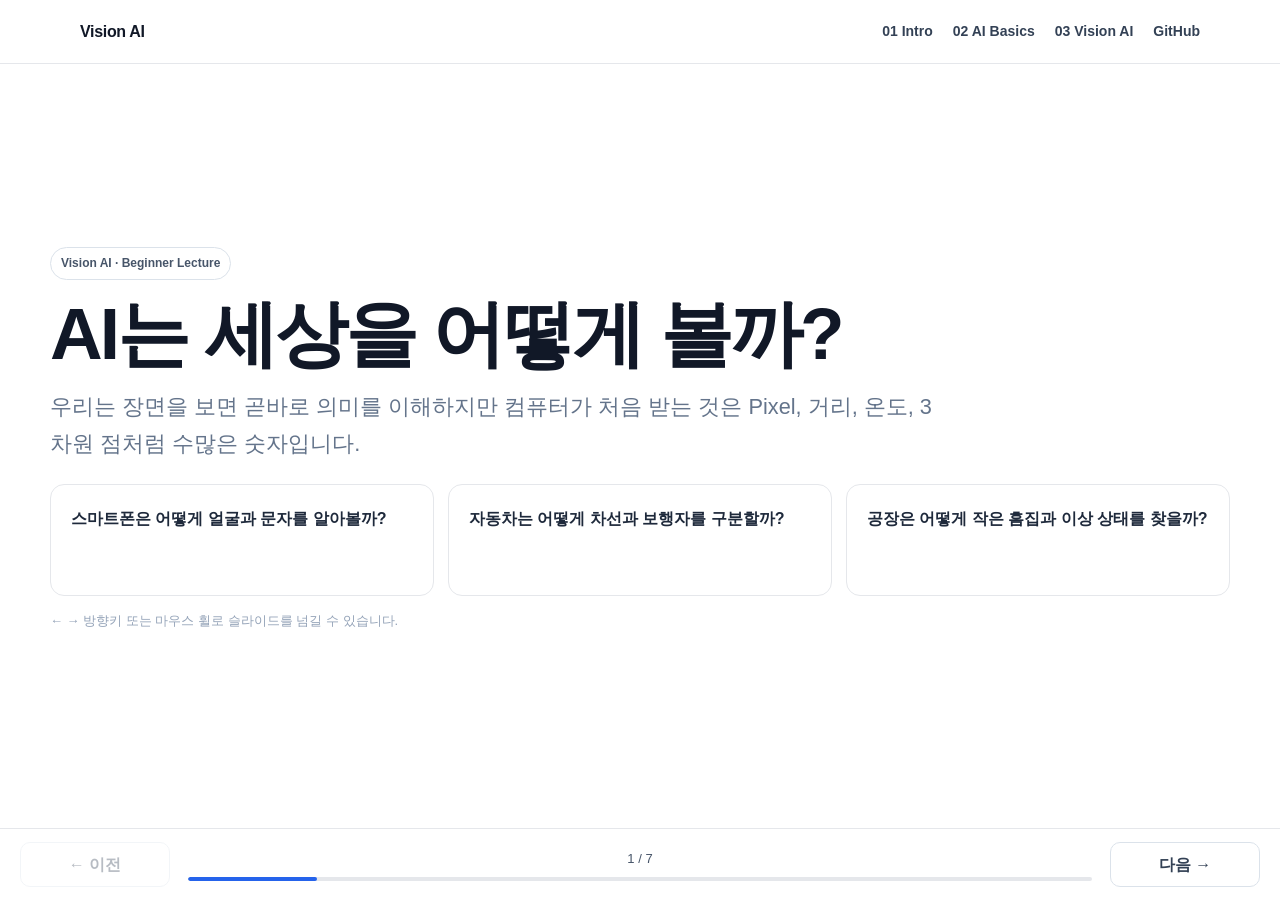
==== commit 7739d8a6: "web: rename chapter 03 to Vision AI" ====
--- a/docs/index.html
+++ b/docs/index.html
@@ -4,7 +4,7 @@
   <meta charset="utf-8">
   <meta name="viewport" content="width=device-width, initial-scale=1">
   <title>Vision AI Study & Lecture</title>
-  <meta name="description" content="Vision AI를 처음부터 AI 기초와 CNN까지 배우는 완전 기초 강의">
+  <meta name="description" content="Vision AI를 처음부터 AI 기초와 대표 Vision Task, CNN까지 배우는 완전 기초 강의">
   <link rel="stylesheet" href="style.css">
   <link rel="stylesheet" href="slide.css">
   <script src="slide.js" defer></script>
@@ -16,7 +16,7 @@
     <div class="nav-links">
       <a href="intro.html">01 Intro</a>
       <a href="ai_basics.html">02 AI Basics</a>
-      <a href="cnn.html">03 CNN</a>
+      <a href="vision_ai.html">03 Vision AI</a>
       <a href="https://github.com/sh0427-han/vision_ai">GitHub</a>
     </div>
   </nav>
@@ -87,7 +87,7 @@
       <div class="grid">
         <div class="card"><span class="number">01</span><h3>Vision AI 입문</h3><p>센서, Pixel, 대표 Task, 왜 어려운지</p></div>
         <div class="card"><span class="number">02</span><h3>AI 기초</h3><p>Weight, 비선형성, Loss, Backprop, Dataset</p></div>
-        <div class="card"><span class="number">03</span><h3>CNN</h3><p>작은 특징을 찾아 조합하면서 사물을 인식하는 방법</p></div>
+        <div class="card"><span class="number">03</span><h3>Vision AI</h3><p>Classification, Detection, Segmentation과 CNN의 기본 원리</p></div>
       </div>
     </div>
   </section>
@@ -104,12 +104,11 @@
     ↓
 AI Learning
     ↓
-CNN
+Vision Task
+Classification · Detection · Segmentation · Tracking · 3D
     ↓
-Feature / Representation
-    ↓
-Classification · Detection · Segmentation · Tracking · 3D</div>
-      <p class="big-statement">완전 기초 강의의 목표는 “CNN이 이미지를 어떻게 특징으로 바꾸는지” 감을 잡는 것입니다.</p>
+CNN 등 Feature Extractor / Model Architecture</div>
+      <p class="big-statement">완전 기초 강의의 목표는 “어떤 Vision 문제를 어떤 출력으로 풀고, 모델이 이미지를 어떻게 특징으로 바꾸는지” 감을 잡는 것입니다.</p>
     </div>
   </section>
 </main>
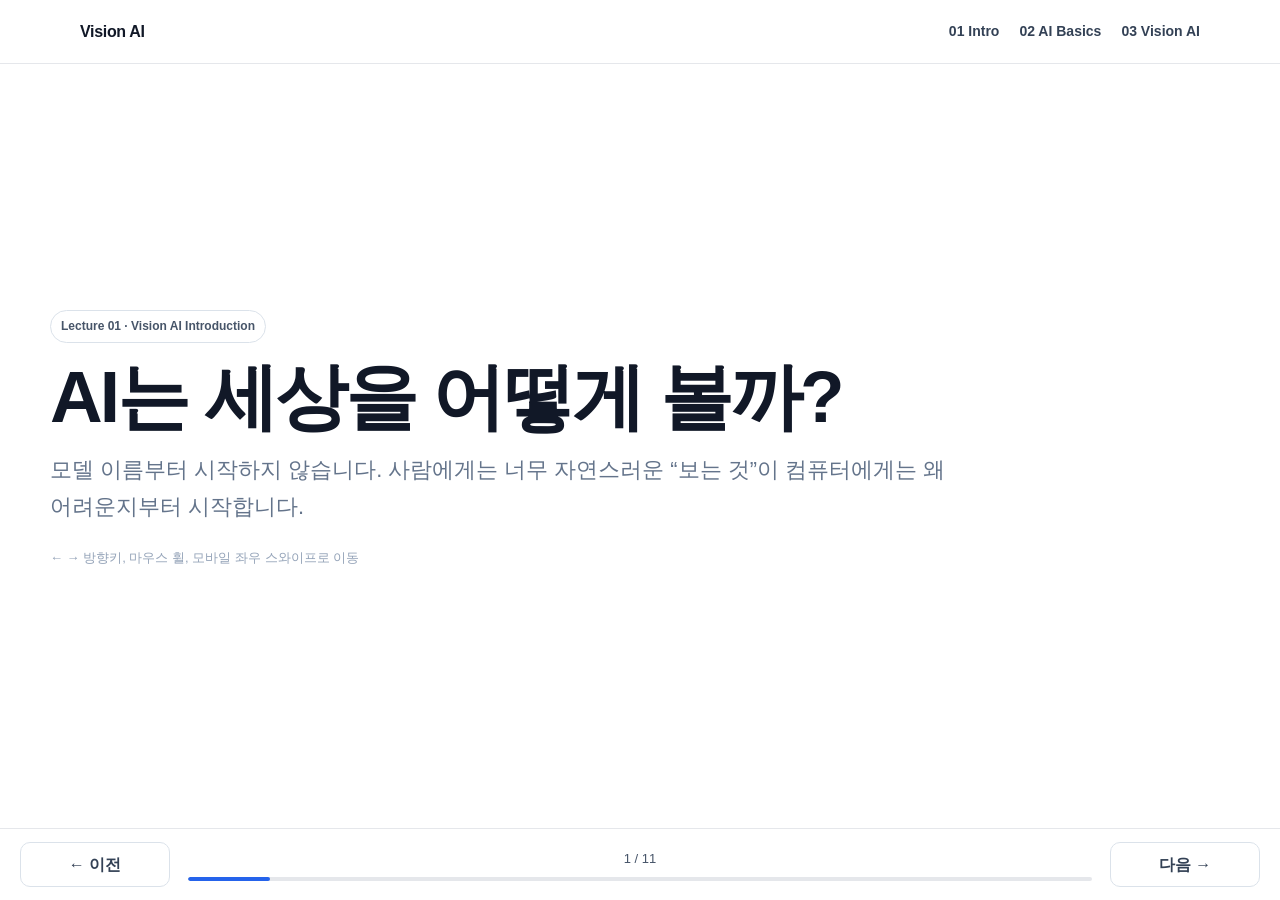
==== commit d5fe60ac: "web: remove duplicate home lecture deck" ====
--- a/docs/index.html
+++ b/docs/index.html
@@ -4,124 +4,13 @@
   <meta charset="utf-8">
   <meta name="viewport" content="width=device-width, initial-scale=1">
   <title>Vision AI Study & Lecture</title>
-  <meta name="description" content="Vision AI를 처음부터 AI 기초와 대표 Vision Task, CNN까지 배우는 완전 기초 강의">
-  <link rel="stylesheet" href="style.css">
-  <link rel="stylesheet" href="slide.css">
-  <script src="slide.js" defer></script>
+  <meta http-equiv="refresh" content="0; url=intro.html">
+  <link rel="canonical" href="intro.html">
+  <script>
+    window.location.replace("intro.html");
+  </script>
 </head>
-<body class="deck-page" data-next-page="intro.html">
-<header class="site-header">
-  <nav class="nav">
-    <a class="brand" href="index.html">Vision AI</a>
-    <div class="nav-links">
-      <a href="intro.html">01 Intro</a>
-      <a href="ai_basics.html">02 AI Basics</a>
-      <a href="vision_ai.html">03 Vision AI</a>
-      <a href="https://github.com/sh0427-han/vision_ai">GitHub</a>
-    </div>
-  </nav>
-</header>
-
-<main class="deck" aria-live="polite">
-  <section class="slide active">
-    <div class="slide-inner slide-hero">
-      <span class="chapter-chip">Vision AI · Beginner Lecture</span>
-      <h1 class="slide-title">AI는 세상을 어떻게 볼까?</h1>
-      <p class="slide-subtitle">
-        우리는 장면을 보면 곧바로 의미를 이해하지만 컴퓨터가 처음 받는 것은 Pixel, 거리, 온도, 3차원 점처럼 수많은 숫자입니다.
-      </p>
-      <div class="hero-questions">
-        <div class="question">스마트폰은 어떻게 얼굴과 문자를 알아볼까?</div>
-        <div class="question">자동차는 어떻게 차선과 보행자를 구분할까?</div>
-        <div class="question">공장은 어떻게 작은 흠집과 이상 상태를 찾을까?</div>
-      </div>
-      <p class="keyboard-hint">← → 방향키 또는 마우스 휠로 슬라이드를 넘길 수 있습니다.</p>
-    </div>
-  </section>
-
-  <section class="slide">
-    <div class="slide-inner">
-      <span class="slide-number">1</span>
-      <h2 class="slide-title">Vision AI는 “이미지를 분류하는 AI”보다 더 넓습니다</h2>
-      <div class="figure"><img src="assets/vision_ai_pipeline.svg" alt="Vision AI 전체 파이프라인"></div>
-    </div>
-  </section>
-
-  <section class="slide">
-    <div class="slide-inner">
-      <span class="slide-number">2</span>
-      <h2 class="slide-title">일상과 산업 곳곳에 이미 쓰이고 있습니다</h2>
-      <div class="grid-4">
-        <div class="use-card"><span class="tag">Smartphone</span><h3>카메라</h3><p>얼굴, 장면, 배경 분리</p></div>
-        <div class="use-card"><span class="tag">Document</span><h3>OCR</h3><p>문자와 코드 인식</p></div>
-        <div class="use-card"><span class="tag">Mobility</span><h3>자율주행</h3><p>차선, 사람, 장애물</p></div>
-        <div class="use-card"><span class="tag">Factory</span><h3>품질 검사</h3><p>결함, 위치, 조립 상태</p></div>
-        <div class="use-card"><span class="tag">Medical</span><h3>의료 영상</h3><p>관심 영역 분석</p></div>
-        <div class="use-card"><span class="tag">Security</span><h3>모니터링</h3><p>추적과 이상 감지</p></div>
-        <div class="use-card"><span class="tag">Search</span><h3>Visual Search</h3><p>이미지 기반 검색</p></div>
-        <div class="use-card"><span class="tag">AR · 3D</span><h3>공간 인식</h3><p>거리와 자세 추정</p></div>
-      </div>
-    </div>
-  </section>
-
-  <section class="slide">
-    <div class="slide-inner">
-      <span class="slide-number">3</span>
-      <h2 class="slide-title">Vision 정보는 여러 센서에서 옵니다</h2>
-      <div class="figure"><img src="assets/sensor_overview.svg" alt="Vision Sensor 비교"></div>
-    </div>
-  </section>
-
-  <section class="slide">
-    <div class="slide-inner">
-      <span class="slide-number">4</span>
-      <h2 class="slide-title">사람은 장면을 보고, 컴퓨터는 숫자를 받습니다</h2>
-      <div class="figure"><img src="assets/image_as_numbers.svg" alt="이미지와 숫자 배열 비교"></div>
-    </div>
-  </section>
-
-  <section class="slide">
-    <div class="slide-inner">
-      <span class="slide-number">5</span>
-      <h2 class="slide-title">이 강의에서 딱 세 단계만 봅니다</h2>
-      <div class="grid">
-        <div class="card"><span class="number">01</span><h3>Vision AI 입문</h3><p>센서, Pixel, 대표 Task, 왜 어려운지</p></div>
-        <div class="card"><span class="number">02</span><h3>AI 기초</h3><p>Weight, 비선형성, Loss, Backprop, Dataset</p></div>
-        <div class="card"><span class="number">03</span><h3>Vision AI</h3><p>Classification, Detection, Segmentation과 CNN의 기본 원리</p></div>
-      </div>
-    </div>
-  </section>
-
-  <section class="slide">
-    <div class="slide-inner">
-      <span class="slide-number">6</span>
-      <h2 class="slide-title">입력 → 학습 → Feature → 판단</h2>
-      <div class="flow">Real World
-    ↓
-Sensor
-    ↓
-Numeric Data
-    ↓
-AI Learning
-    ↓
-Vision Task
-Classification · Detection · Segmentation · Tracking · 3D
-    ↓
-CNN 등 Feature Extractor / Model Architecture</div>
-      <p class="big-statement">완전 기초 강의의 목표는 “어떤 Vision 문제를 어떤 출력으로 풀고, 모델이 이미지를 어떻게 특징으로 바꾸는지” 감을 잡는 것입니다.</p>
-    </div>
-  </section>
-</main>
-
-<div class="deck-controls">
-  <div class="deck-controls-inner">
-    <button class="deck-button" type="button" data-slide-prev>← 이전</button>
-    <div class="deck-status">
-      <span class="deck-counter"><span data-slide-current>1</span> / <span data-slide-total>1</span></span>
-      <div class="deck-progress"><div class="deck-progress-bar" data-slide-progress></div></div>
-    </div>
-    <button class="deck-button" type="button" data-slide-next>다음 →</button>
-  </div>
-</div>
+<body>
+  <p><a href="intro.html">01. Vision AI 입문으로 이동</a></p>
 </body>
 </html>
